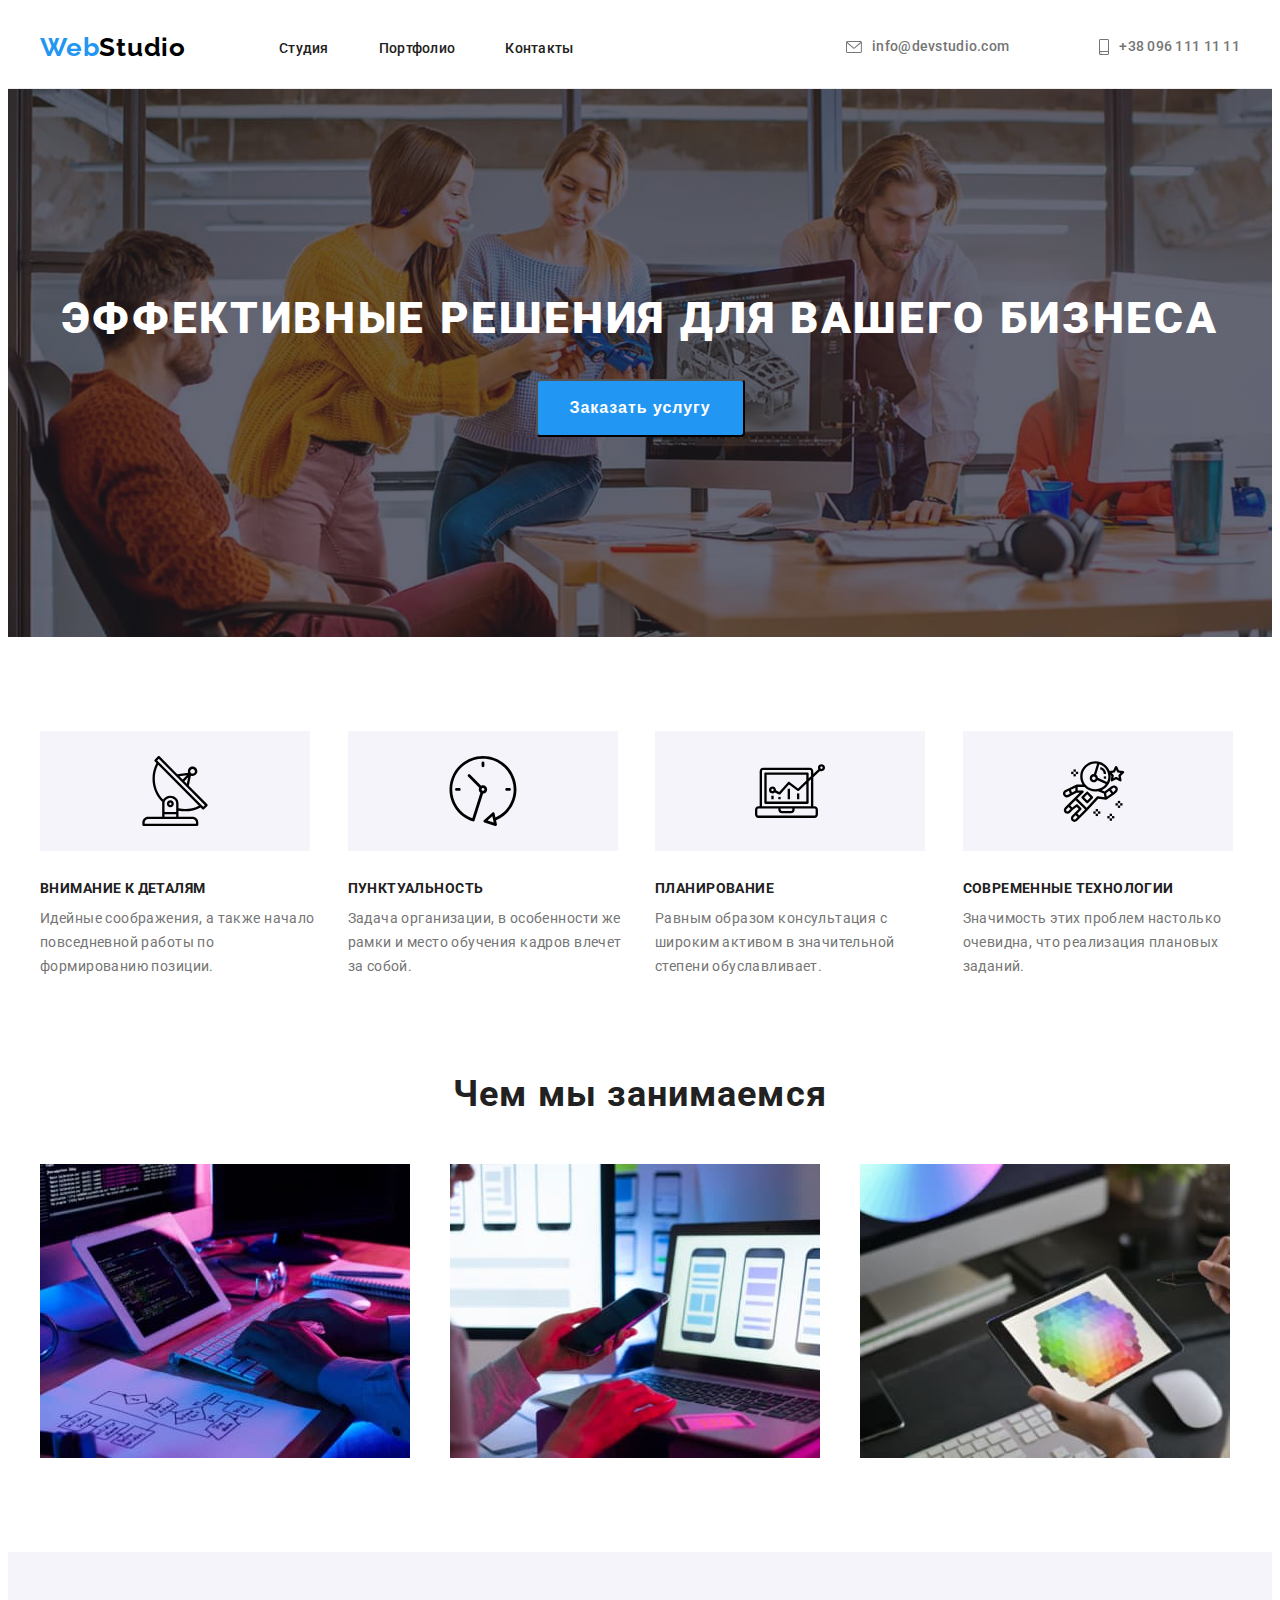
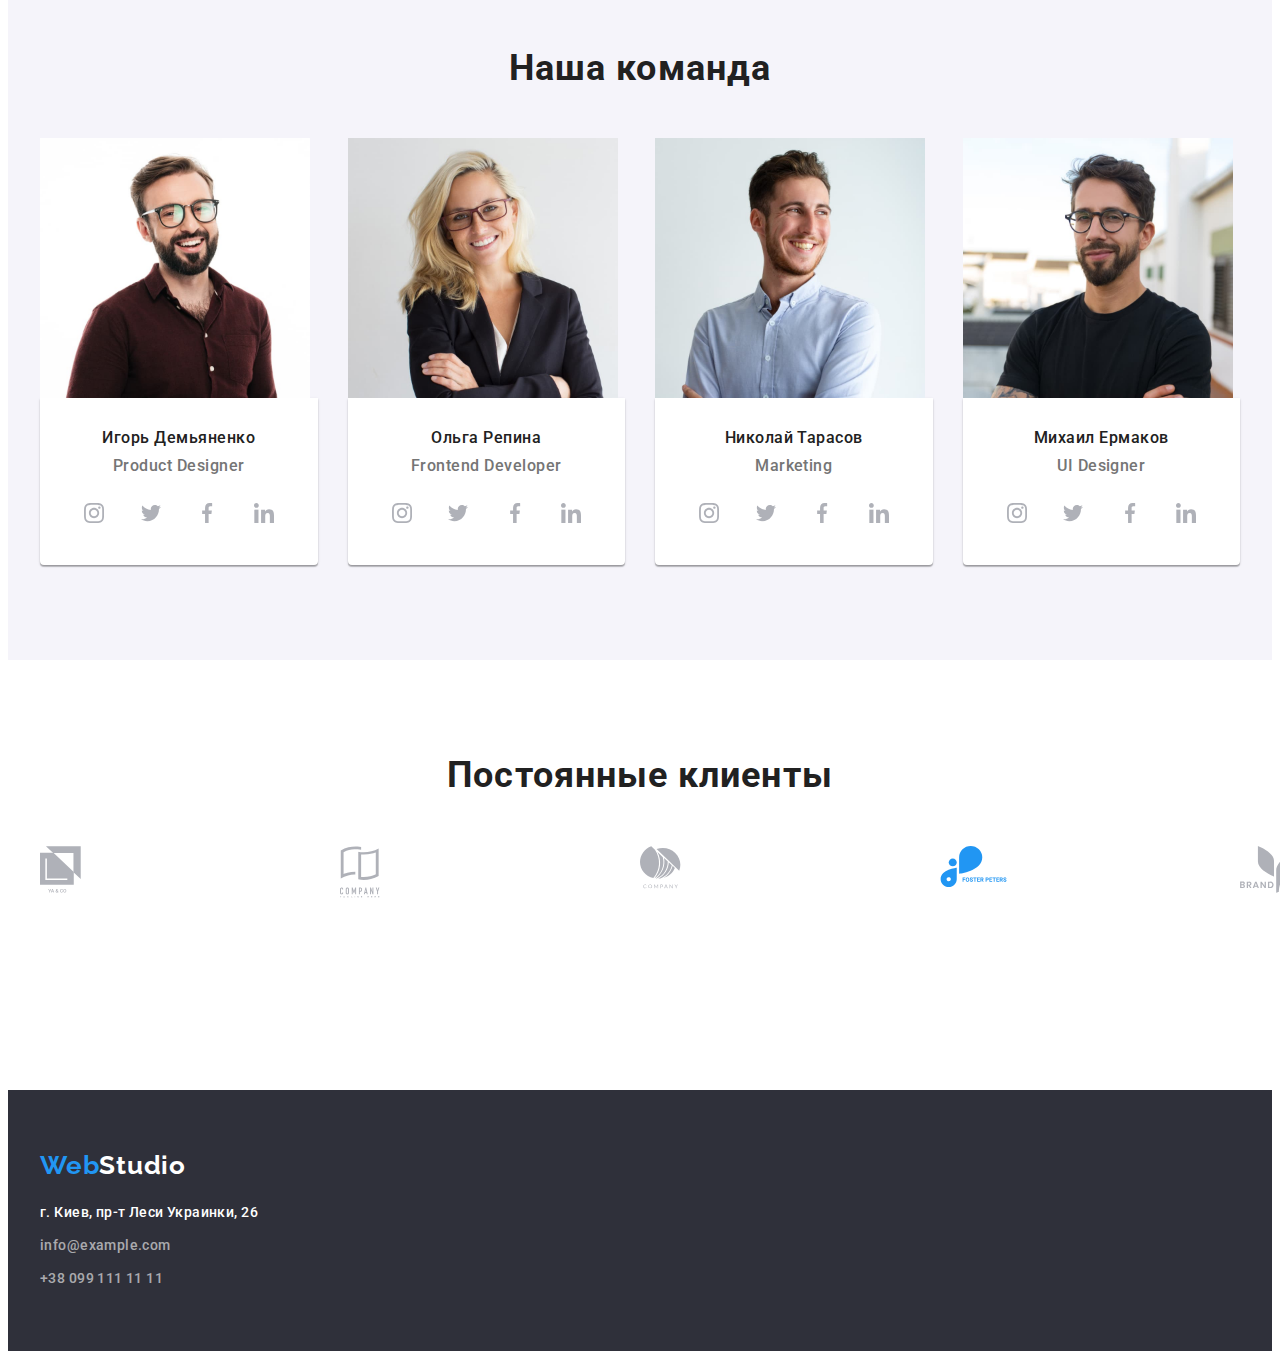
==== index.html @ 6f730717 "hw4-1" ====
<!DOCTYPE html>
        <html lang="ru">
        <head>
            <meta charset="UTF-8">
            <meta name="viewport" content="width=device-width, initial-scale=1.0">
            <title>goit-markup-hw-01</title>
            <link rel="stylesheet" href="https://cdnjs.cloudflare.com/ajax/libs/modern-normalize/1.0.0/modern-normalize.min.css"
            integrity="sha512-ISS7cAi1PEhQ8jnbJpJZMd29NlhNj4AWYyLOSp2CE/CsHxTCu+r+t0D2yoJudVrd0/8fTVPUVDzY5Tvli75u/g=="
            crossorigin="anonymous" />
            <link rel="preconnect" href="https://fonts.gstatic.com">
            <link href="https://fonts.googleapis.com/css2?family=Raleway:wght@700&family=Roboto:wght@400;500;700;900&display=swap"
                rel="stylesheet">
            <link rel="stylesheet" href="./css/styles.css">
        </head>
        
        <body>
         <header class="header">
             <div class="container">
                    <nav class="navigation">
                        <a class="logo link" href="./index.html" lang="en">Web<span class="header-logo">Studio</span></a>
                            <ul class="navigation-list list">
                                <li class="navigation-item">
                                        <a class="navigation-link link" href="">Студия</a>
                                    </li>
                                <li class="navigation-item">
                                        <a class="navigation-link link" href="./portfolio.html">Портфолио</a>
                                    </li>
                                <li class="navigation-item">
                                        <a class="navigation-link link" href="">Контакты</a>
                                </li>
                            </ul>
                    </nav>
                        <ul class="header-list list">
                            <li class="header-list-link">
                                <a class="mail-link link" href="mailto:info@devstudio.com">
                                    <svg class="mail-icon">
                                        <use href="./images/icons.svg#icon-envelope"></use>
                                    </svg>
                                    info@devstudio.com
                                </a>
                            </li>
                            <li class="header-list-link">
                                <a class="tel-link link" href="tel:+380961111111">
                                    <svg class="tel-icon">
                                        <use href="./images/icons.svg#icon-smartphone"></use>
                                    </svg>
                                    +38 096 111 11 11
                                </a>
                            </li>
                        </ul>
                </div>
         </header>
        


         <main>
            <!-- Hero-->
            <section class="hero">
                <div class="hero-center container">
                    <h1 class="hero-title">Эффективные решения для вашего бизнеса</h1>
                    <button class="modal-button" type="button">Заказать услугу</button>
                </div>
            </section>

           <!-- advantages-->
            <section class="advantages">
                <div class="container">
                    <h2 class="visually-hidden">Преимущества вебстудии</h2>
                    <ul class="advantages-list list">
                        <li class="advantages-list-item">
                            <div class="advantages-icon">
                                <svg class="features-icon">
                                    <use href="./images/icons.svg#icon-antenna"></use>
                                </svg>
                            </div>
                            <h3 class="advantages-title">Внимание к деталям</h3>
                            <p class="advantages-description">Идейные соображения, а также начало повседневной работы по формированию позиции.</p>
                        </li>
                        <li class="advantages-list-item"> 
                            <div class="advantages-icon">
                                <svg class="features-icon">
                                    <use href="./images/icons.svg#icon-clock"></use>
                                </svg>
                            </div>
                            <h3 class="advantages-title">Пунктуальность</h3>
                            <p class="advantages-description">Задача организации, в особенности же рамки и место обучения кадров влечет за собой.</p>
                        </li>
                        <li class="advantages-list-item">
                            <div class="advantages-icon">
                                <svg class="features-icon">
                                    <use href="./images/icons.svg#icon-diagram"></use>
                                </svg>
                            </div>
                            <h3 class="advantages-title">Планирование</h3>
                            <p class="advantages-description">Равным образом консультация с широким активом в значительной степени обуславливает.</p>
                        </li>
                        <li class="advantages-list-item">
                            <div class="advantages-icon">
                                <svg class="features-icon">
                                    <use href="./images/icons.svg#icon-astronaut"></use>
                                </svg>
                                    
                            </div>
                            <h3 class="advantages-title">Современные технологии</h3>
                            <p class="advantages-description">Значимость этих проблем настолько очевидна, что реализация плановых заданий.</p>
                        </li>
                    </ul>
                </div>
            </section>

            <!--about work-->
          <section class="work"> 
              <div class="container">
                    <h2 class="title">Чем мы занимаемся</h2>
                        <ul class="work-list list">
                            <li class="work-list-item">
                                <img src="./images/about_work/develop.jpg" width="370" height="294" alt="Разработка эффективных решений">
                            </li>
                            <li class="work-list-item">
                                <img src="./images/about_work/mobile.jpg" width="370" height="294" alt="Мобильны приложения">
                            </li>
                            <li class="work-list-item">
                                <img src="./images/about_work/color.jpg" width="370" height="294" alt="Графика">
                            </li>
                        </ul>
                </div>
          </section>

            <!--team-->
          <section class="our-team">
                <div class="container">
                    <h2 class="title">Наша команда</h2>
                    <ul class="team-list list">
                        <li class="team-list-item">
                        <img src="./images/team/Igor.jpg" width="270" height="260" alt="Продакт менеджер">
                            <div class="team-list-content">
                                <h3 class="team">Игорь Демьяненко</h3>
                                <p class="team-position" lang="en">Product Designer</p>
                                <ul class="social-list list">
                                    <li class="social-list-item">
                                        <a href="" class="social-list-link link">
                                            <svg class="social-list-icon">
                                                <use href="./images/icons.svg#icon-instagram"></use>
                                            </svg>
                                        </a>
                                    </li>
                                    <li class="social-list-item">
                                        <a href="" class="social-list-link link">
                                            <svg class="social-list-icon">
                                                <use href="./images/icons.svg#icon-twitter"></use>
                                            </svg>
                                        </a>
                                    </li>
                                    <li class="social-list-item">
                                        <a href="" class="social-list-link link">
                                            <svg class="social-list-icon">
                                                <use href="./images/icons.svg#icon-facebook"></use>
                                            </svg>
                                        </a>
                                    </li>
                                    <li class="social-list-item">
                                        <a href="" class="social-list-link link">
                                            <svg class="social-list-icon">
                                                <use href="./images/icons.svg#icon-linkedin"></use>
                                            </svg>
                                        </a>
                                    </li>
                                </ul>
                            </div>
                        </li>
                        <li class="team-list-item">
                            <img src="./images/team/Olga.jpg" width="270" height="260" alt="Фронтэнд разработчик">
                            <div class="team-list-content">
                                <h3 class="team">Ольга Репина</h3>
                                <p class="team-position" lang="en">Frontend Developer</p>
                                <ul class="social-list list">
                                    <li class="social-list-item">
                                        <a href="" class="social-list-link link">
                                            <svg class="social-list-icon">
                                                <use href="./images/icons.svg#icon-instagram"></use>
                                            </svg>
                                        </a>
                                    </li>
                                    <li class="social-list-item">
                                        <a href="" class="social-list-link link">
                                            <svg class="social-list-icon">
                                                <use href="./images/icons.svg#icon-twitter"></use>
                                            </svg>
                                        </a>
                                    </li>
                                    <li class="social-list-item">
                                        <a href="" class="social-list-link link">
                                            <svg class="social-list-icon">
                                                <use href="./images/icons.svg#icon-facebook"></use>
                                            </svg>
                                        </a>
                                    </li>
                                    <li class="social-list-item">
                                        <a href="" class="social-list-link link">
                                            <svg class="social-list-icon">
                                                <use href="./images/icons.svg#icon-linkedin"></use>
                                            </svg>
                                        </a>
                                    </li>
                                </ul>
                            </div>
                        </li>
                        <li class="team-list-item">
                            <img src="./images/team/Nick.jpg" width="270" height="260" alt="Маркетолог">
                            <div class="team-list-content">
                                <h3 class="team">Николай Тарасов</h3>
                                <p class="team-position" lang="en">Marketing</p>
                                <ul class="social-list list">
                                    <li class="social-list-item">
                                        <a href="" class="social-list-link link">
                                            <svg class="social-list-icon">
                                                <use href="./images/icons.svg#icon-instagram"></use>
                                            </svg>
                                        </a>
                                    </li>
                                    <li class="social-list-item">
                                        <a href="" class="social-list-link link">
                                            <svg class="social-list-icon">
                                                <use href="./images/icons.svg#icon-twitter"></use>
                                            </svg>
                                        </a>
                                    </li>
                                    <li class="social-list-item">
                                        <a href="" class="social-list-link link">
                                            <svg class="social-list-icon">
                                                <use href="./images/icons.svg#icon-facebook"></use>
                                            </svg>
                                        </a>
                                    </li>
                                    <li class="social-list-item">
                                        <a href="" class="social-list-link link">
                                            <svg class="social-list-icon">
                                                <use href="./images/icons.svg#icon-linkedin"></use>
                                            </svg>
                                        </a>
                                    </li>
                                </ul>
                            </div>
                        </li>
                        <li class="team-list-item">
                            <img src="./images/team/Misha.jpg" width="270" height="260" alt="Дизайнер"> 
                            <div class="team-list-content">
                                <h3 class="team">Михаил Ермаков</h3>
                                <p class="team-position" lang="en">UI Designer</p>
                                <ul class="social-list list">
                                    <li class="social-list-item">
                                        <a href="" class="social-list-link link">
                                            <svg class="social-list-icon">
                                                <use href="./images/icons.svg#icon-instagram"></use>
                                            </svg>
                                        </a>
                                    </li>
                                    <li class="social-list-item">
                                        <a href="" class="social-list-link link">
                                            <svg class="social-list-icon">
                                                <use href="./images/icons.svg#icon-twitter"></use>
                                            </svg>
                                        </a>
                                    </li>
                                    <li class="social-list-item">
                                        <a href="" class="social-list-link link">
                                            <svg class="social-list-icon">
                                                <use href="./images/icons.svg#icon-facebook"></use>
                                            </svg>
                                        </a>
                                    </li>
                                    <li class="social-list-item">
                                        <a href="" class="social-list-link link">
                                            <svg class="social-list-icon">
                                                <use href="./images/icons.svg#icon-linkedin"></use>
                                            </svg>
                                        </a>
                                    </li>
                                </ul>
                            </div>
                        </li>
                    </ul>
                </div>
          </section>

          <!--client-->
            <section class="client">
                <div class="container">
                    <h2 class="client-title title">Постоянные клиенты</h2>
                    <ul class="client-list list">
                        <li class="client-list-item">
                            <a class="client-link link" href="">
                                <svg class="client-link-icon">
                                    <use href="./images/icons.svg#icon-logo-1" width="45px" height="50px"></use>
                                </svg>
                            </a>
                        </li>
                        <li class="client-list-item">
                            <a class="client-link link" href="">
                                <svg class="client-link-icon">
                                    <use href="./images/icons.svg#icon-logo-2" width="40px" height="52px"></use>
                                </svg>
                            </a>
                        </li>
                        <li class="client-list-item">
                            <a class="client-link link" href="">
                                <svg class="client-link-icon">
                                    <use href="./images/icons.svg#icon-logo-3" width="41px" height="43px"></use>
                                </svg>
                            </a>
                        </li>
                        <li class="client-list-item">
                            <a class="client-link link" href="">
                                <svg class="client-link-icon">
                                    <use href="./images/icons.svg#icon-logo-4" width="80px" height="42px"></use>
                                </svg>
                            </a>
                        </li>
                        <li class="client-list-item">
                            <a class="client-link link" href="">
                                <svg class="client-link-icon">
                                    <use href="./images/icons.svg#icon-logo-5" width="59px" height="47px"></use>
                                </svg>
                            </a>
                        </li>
                        <li class="client-list-item">
                            <a class="client-link link" href="">
                                <svg class="client-link-icon">
                                    <use href="./images/icons.svg#icon-logo-6" width="89px" height="45px"></use>
                                </svg>
                            </a>
                        </li>
                    </ul>
                </div>
            </section>

         </main>
          

         <footer class="footer">
            <div class="footer-container container">
                <div class="container-logo">
                    <a class="logo link" href="./index.html" lang="en">Web<span class="footer-logo">Studio</span></a>
                </div>
                <address class="address">
                    <ul class="footer-list list">
                        <li class="footer-list-item">
                            <a class="contact-adress link" href="https://goo.gl/maps/8bbEBqnTATMpC2DeA" target="_blank"
                                rel="noopener noreferrer">г. Киев, пр-т Леси Украинки, 26</a>
                        </li>
                        <li class="footer-list-item">
                            <a class="contact-info link" href="mailto:info@example.com">info@example.com</a>
                        </li>
                        <li class="footer-list-item">
                            <a class="contact-info link" href="tel:+380991111111=">+38 099 111 11 11</a>
                        </li>
                    </ul>
                </address>
            </div>
         </footer>
        </body>
        </html>
---- css/styles.css ----
:root {
  --main-font: "Roboto", sans-serif;
  --secondary-font: "Raleway", sans-serif;
  --accent-color: #2196f3;
  --accent-text-color: #757575;
  --accent-title-color: #212121;
  --primary-white-color: #ffffff;
  --footer-background-color: #2f303a;
  --secondary-background-color: #f5f4fa;
  --section-padding-bottom: 49px;
  --icon-color: #afb1b8;
}

body {
  font-family: var(--main-font);
}

h1,
h2,
h3,
h4,
h5,
h6,
p {
  margin: 0;
}

ul,
ol {
  margin: 0;
  padding: 0;
}

img {
  display: block;
}

.link {
  text-decoration: none;
}

.list {
  list-style: none;
}

.address {
  font-style: normal;
}

.visually-hidden {
  position: absolute !important;
  clip: rect(1px 1px 1px 1px); /* IE6, IE7 */
  clip: rect(1px, 1px, 1px, 1px);
  padding: 0 !important;
  border: 0 !important;
  height: 1px !important;
  width: 1px !important;
  overflow: hidden;
}

/*==========HEADER============*/

.header {
  padding-top: 24px;
  padding-bottom: 25px;
}

.header .container {
  display: flex;
  align-items: center;
  margin-left: auto;
}

.container {
  width: 1200px;
  margin: 0 auto;
  padding-left: 15px;
  padding-right: 15px;
}

.navigation {
  display: flex;
  align-items: center;
}

.navigation-list {
  display: flex;
  align-items: center;
  margin-left: 93px;
}

.logo {
  font-family: var(--secondary-font);
  font-weight: 700;
  font-size: 26px;
  line-height: 1.19;
  letter-spacing: 0.03em;
  color: var(--accent-color);
}

.navigation-item:not(:last-child) {
  margin-right: 50px;
}

.header .header-logo {
  font-family: var(--secondary-font);
  font-weight: 700;
  font-size: 26px;
  line-height: 1.19;
  letter-spacing: 0.03em;
  color: #000000;
}

.navigation-link {
  font-weight: 500;
  font-size: 14px;
  line-height: 1.14;
  letter-spacing: 0.02em;
  color: var(--accent-title-color);
}

.navigation-link:hover,
.navigation-link:focus {
  color: var(--accent-color);
}

.mail-link {
  font-weight: 500;
  font-size: 14px;
  line-height: 1.14;
  letter-spacing: 0.02em;
  color: var(--accent-text-color);
  margin-left: auto;
  margin-right: 40px;
  display: flex;
  align-items: center;
}

.mail-icon {
  margin-right: 10px;
  width: 16px;
  height: 12px;
  fill: var(--accent-text-color);
}

.mail-link:hover .mail-icon,
.mail-link:focus .mail-icon {
  fill: var(--accent-color);
}

.tel-icon {
  width: 10px;
  height: 16px;
  margin-right: 10px;
  fill: var(--accent-text-color);
}

.mail-link:hover,
.mail-link:focus {
  color: var(--accent-color);
}

.tel-link:hover,
.tel-link:focus {
  color: var(--accent-color);
}

.tel-link:hover .tel-icon,
.tel-link:focus .tel-icon {
  fill: var(--accent-color);
}

.tel-link {
  font-weight: 500;
  font-size: 14px;
  line-height: 1.14;
  letter-spacing: 0.02em;
  color: var(--accent-text-color);
  display: flex;
  align-items: center;
  justify-content: center;
}

.header-list {
  display: flex;
  margin-left: auto;
}

.header-list-link:not(:last-child) {
  margin-right: 50px;
}

.header {
  border-bottom: 1px solid #ececec;
}
/*==========HEADER END============*/

/*==========HERO============*/

.hero-title {
  font-weight: 900;
  font-family: var(--main-font);
  font-size: 44px;
  line-height: 1.36;
  text-align: center;
  letter-spacing: 0.06em;
  text-transform: uppercase;
  margin-bottom: 30px;
  color: var(--primary-white-color);
}

.hero {
  padding-top: 200px;
  padding-bottom: 200px;
  text-align: center;
  max-width: 1600px;
  margin: 0 auto;
  background-color: var(--footer-background-color);
  background-image: linear-gradient(
      rgba(47, 48, 58, 0.4),
      rgba(47, 48, 58, 0.4)
    ),
    url(../images/hero/hero.jpg);
  background-repeat: no-repeat;
  background-size: cover;
}

/*==========HERO END============*/

/*==========ADVANTAGES============*/

.advantages-list {
  display: flex;
  margin-left: -30px;
  margin-top: -30px;
}

.advantages-list-item {
  margin-left: 30px;
  margin-top: 30px;
  flex-basis: calc(100% / 4 - 30px);
}

.advantages-title {
  font-weight: 700;
  font-size: 14px;
  line-height: 1.14;
  letter-spacing: 0.03em;
  text-transform: uppercase;
  color: var(--accent-title-color);
  margin-bottom: 10px;
}

.advantages-description {
  font-weight: normal;
  font-size: 14px;
  line-height: 1.71;
  letter-spacing: 0.03em;
  color: var(--accent-text-color);
}

.advantages {
  padding-top: 94px;
  padding-bottom: 94px;
}

.advantages-icon {
  display: flex;
  align-items: center;
  justify-content: center;
  width: 270px;
  height: 120px;
  margin-bottom: 30px;
  background-color: var(--secondary-background-color);
}

.features-icon {
  width: 70px;
  height: 70px;
}

/*==========ADVANTAGES END============*/

/*==========WORK============*/

.work .title {
  margin-bottom: var(--section-padding-bottom);
}

.work-list {
  display: flex;
  margin-left: -30px;
  margin-top: -30px;
}

.work-list-item {
  margin-left: 30px;
  margin-top: 30px;
  flex-basis: calc(100% / 3 - 30px);
}

.work {
  padding-bottom: 94px;
}

/*==========WORK END============*/

/*==========TEAM============*/
.team {
  font-weight: 500;
  font-size: 16px;
  line-height: 1.19;
  text-align: center;
  letter-spacing: 0.03em;
  color: var(--accent-title-color);
  margin-bottom: 9px;
}

.our-team {
  background-color: var(--secondary-background-color);
  padding-top: 95px;
  padding-bottom: 95px;
}

.social-list-icon {
  width: 20px;
  height: 20px;
  fill: var(--icon-color);
}

.social-list {
  display: flex;
  align-items: center;
  justify-content: space-between;
  padding-right: 32px;
  padding-left: 32px;
}

.social-list-link {
  display: flex;
  width: 44px;
  justify-content: center;
  align-items: center;
  height: 44px;
  border-radius: 50%;
}

.social-list-link:hover,
.social-list-link:focus {
  background-color: var(--accent-color);
}

.social-list-link:hover .social-list-icon,
.social-list-link:focus .social-list-icon {
  fill: var(--primary-white-color);
}

.our-team .title {
  margin-bottom: var(--section-padding-bottom);
}

.team-list {
  display: flex;
  margin-left: -30px;
  margin-top: -30px;
}

.team-list-item {
  margin-left: 30px;
  margin-top: 30px;
  flex-basis: calc(100% / 4 - 30px);
}

.team-list-content {
  padding-top: 30px;
  padding-bottom: 30px;
  background-color: #fff;
  box-shadow: 0px 1px 3px rgba(0, 0, 0, 0.12), 0px 1px 1px rgba(0, 0, 0, 0.14),
    0px 2px 1px rgba(0, 0, 0, 0.2);
  border-radius: 0px 0px 4px 4px;
}

.team-position {
  font-weight: 500;
  font-size: 16px;
  line-height: 19px1.19;
  text-align: center;
  letter-spacing: 0.03em;
  color: var(--accent-text-color);
  margin-bottom: 16px;
}

.footer .footer-logo {
  font-family: var(--secondary-font);
  font-weight: 700;
  font-size: 26px;
  line-height: 1.19;
  letter-spacing: 0.03em;
  color: var(--primary-white-color);
}

.footer {
  background-color: var(--footer-background-color);
  padding-top: 60px;
  padding-bottom: 60px;
}

.footer-list-item:not(:last-child) {
  margin-bottom: 9px;
}

.container-logo {
  margin-bottom: 20px;
}

.contact-adress {
  font-weight: 500;
  font-size: 14px;
  line-height: 1.71;
  letter-spacing: 0.03em;
  color: var(--primary-white-color);
}

.contact-info {
  font-weight: 500;
  font-size: 14px;
  line-height: 1.71;
  letter-spacing: 0.03em;
  color: rgba(255, 255, 255, 0.6);
}

/*==========TEAM END============*/

/*==========CLIENT============*/

.client {
  padding-top: 94px;
  padding-bottom: 94px;
}

.client-list {
  display: flex;
  margin-top: -30px;
  margin-bottom: -30px;
}

.client-list-item {
  margin-top: 30px;
  margin-bottom: 30px;
  flex-basis: calc(100% / 6 - 30px);
}

.client-link-icon {
  display: flex;
  align-items: center;
  justify-content: space-between;
}

.client-title {
  margin-bottom: 50px;
}

/*==========CLIENT END============*/

/*==========COMPONENTS============*/
.title {
  font-weight: 700;
  font-size: 36px;
  line-height: 1.17;
  text-align: center;
  letter-spacing: 0.03em;
  color: var(--accent-title-color);
}
/*==========COMPONENTS END============*/

/*==========FILTER PROJECT============*/
.modal-button {
  min-width: 200px;
  padding-top: 12px;
  padding-bottom: 12px;
  padding-left: 32px;
  padding-right: 32px;
  font-weight: 700;
  font-size: 16px;
  line-height: 1.88;
  display: flex;
  align-items: center;
  text-align: center;
  letter-spacing: 0.06em;
  color: var(--primary-white-color);
  cursor: pointer;
  background-color: var(--accent-color);
  border-radius: 4px;
  margin: auto;
}

.filter-services {
  padding-top: 6px;
  padding-bottom: 6px;
  padding-left: 22px;
  padding-right: 22px;
  border-radius: 4px;
  border: transparent;

  font-weight: 500;
  font-size: 16px;
  line-height: 1.63;
  text-align: center;
  letter-spacing: 0.03em;
  color: var(--accent-title-color);
  cursor: pointer;
}

.filter-services:hover,
.filter-services:focus {
  background-color: var(--accent-color);
  color: var(--primary-white-color);
}

.project-link {
  font-family: var(--main-font);
  font-weight: 700;
  font-size: 18px;
  line-height: 2;
  letter-spacing: 0.06em;
  color: var(--accent-title-color);
  margin-bottom: 4px;
}

.project-item {
  font-family: var(--main-font);
  font-weight: normal;
  font-size: 16px;
  line-height: 1.88;
  letter-spacing: 0.03em;
  color: var(--accent-text-color);
}

.filter-projects .container {
  align-items: center;
}

.services-list {
  display: flex;
  justify-content: center;
  margin-bottom: 50px;
  align-items: center;
}

.project-list-content {
  padding-top: 20px;
  padding-bottom: 20px;
  padding-left: 24px;
  padding-right: 24px;
  border-bottom: 1px solid #eeeeee;
  border-left: 1px solid #eeeeee;
  border-right: 1px solid #eeeeee;
}

.services-list-item:not(:last-child) {
  margin-right: 8px;
}

.project-list {
  display: flex;
  margin-left: -30px;
  margin-top: -30px;
  flex-wrap: wrap;
}

.project-list-item {
  margin-left: 30px;
  margin-top: 30px;
  flex-basis: calc(100% / 3 - 30px);
}

.filter-projects {
  padding-top: 94px;
  padding-bottom: 94px;
}

/*==========FILTER PROJECT END============*/
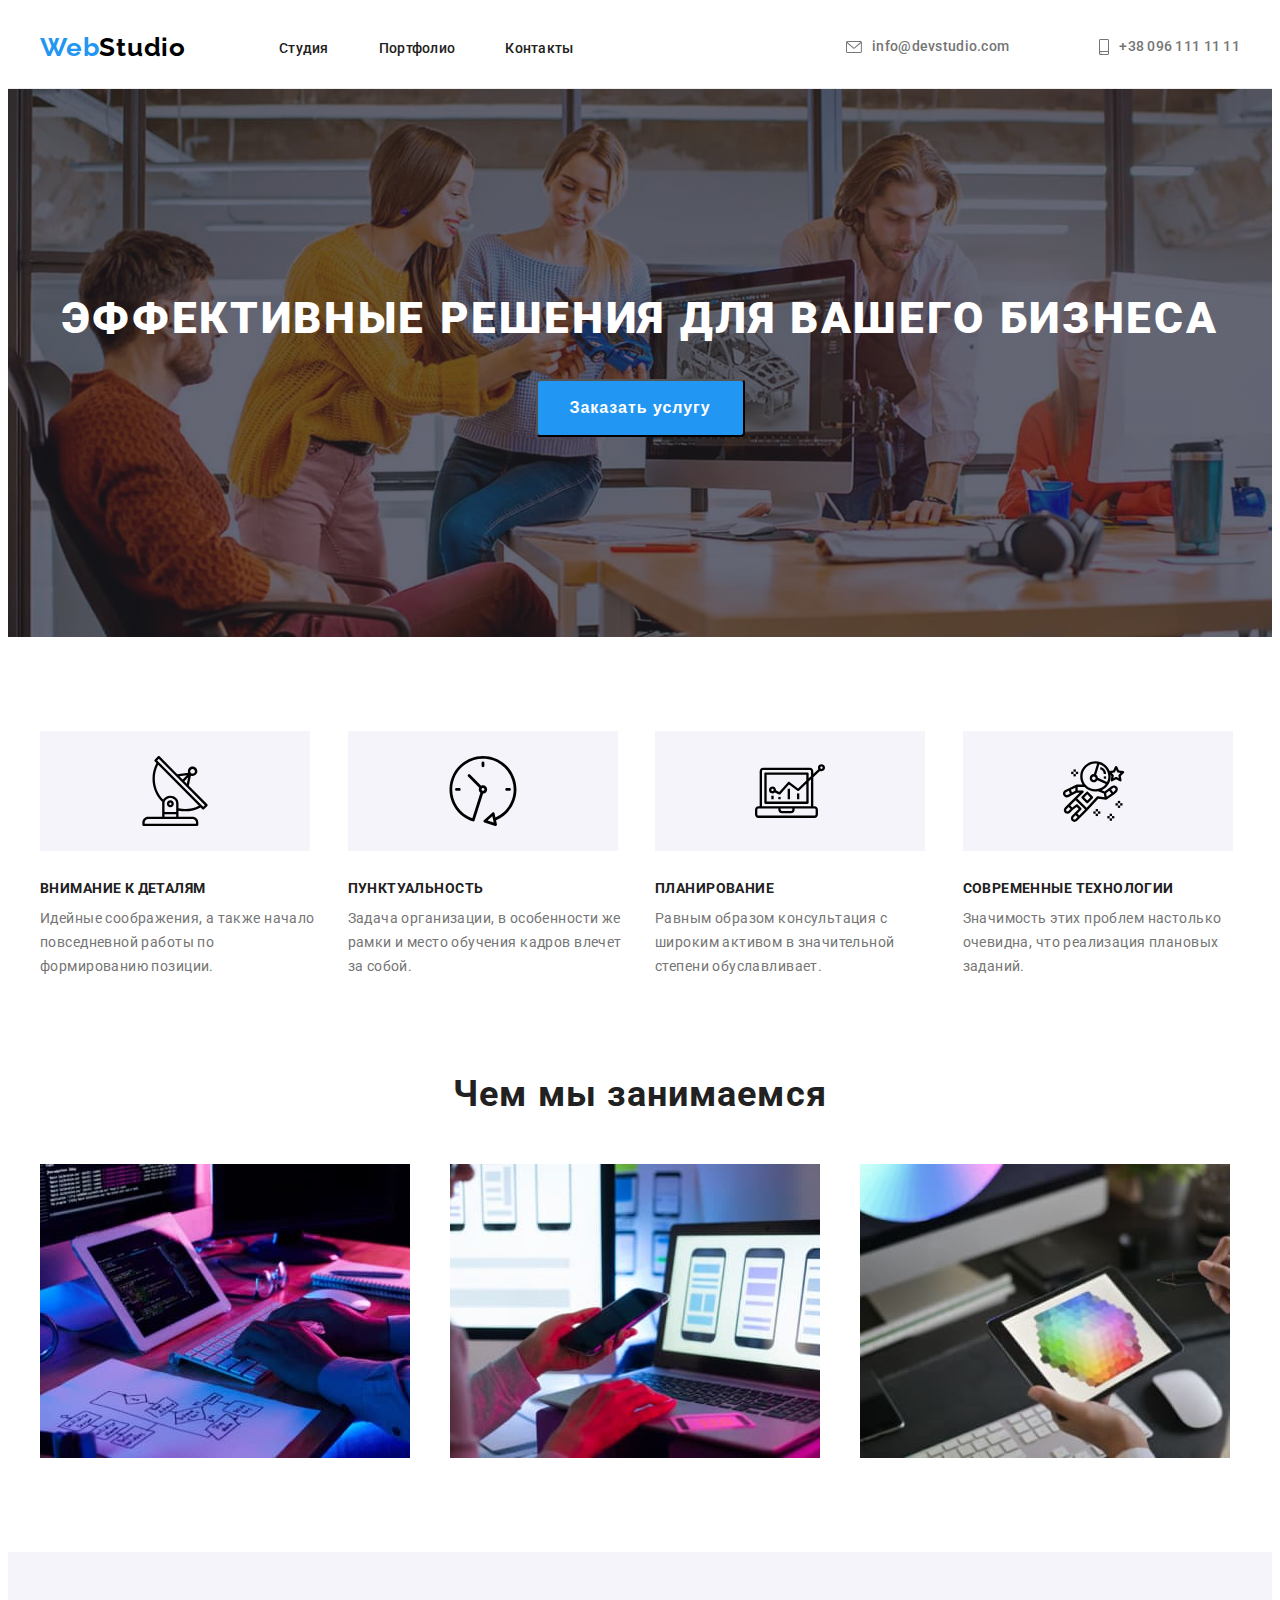
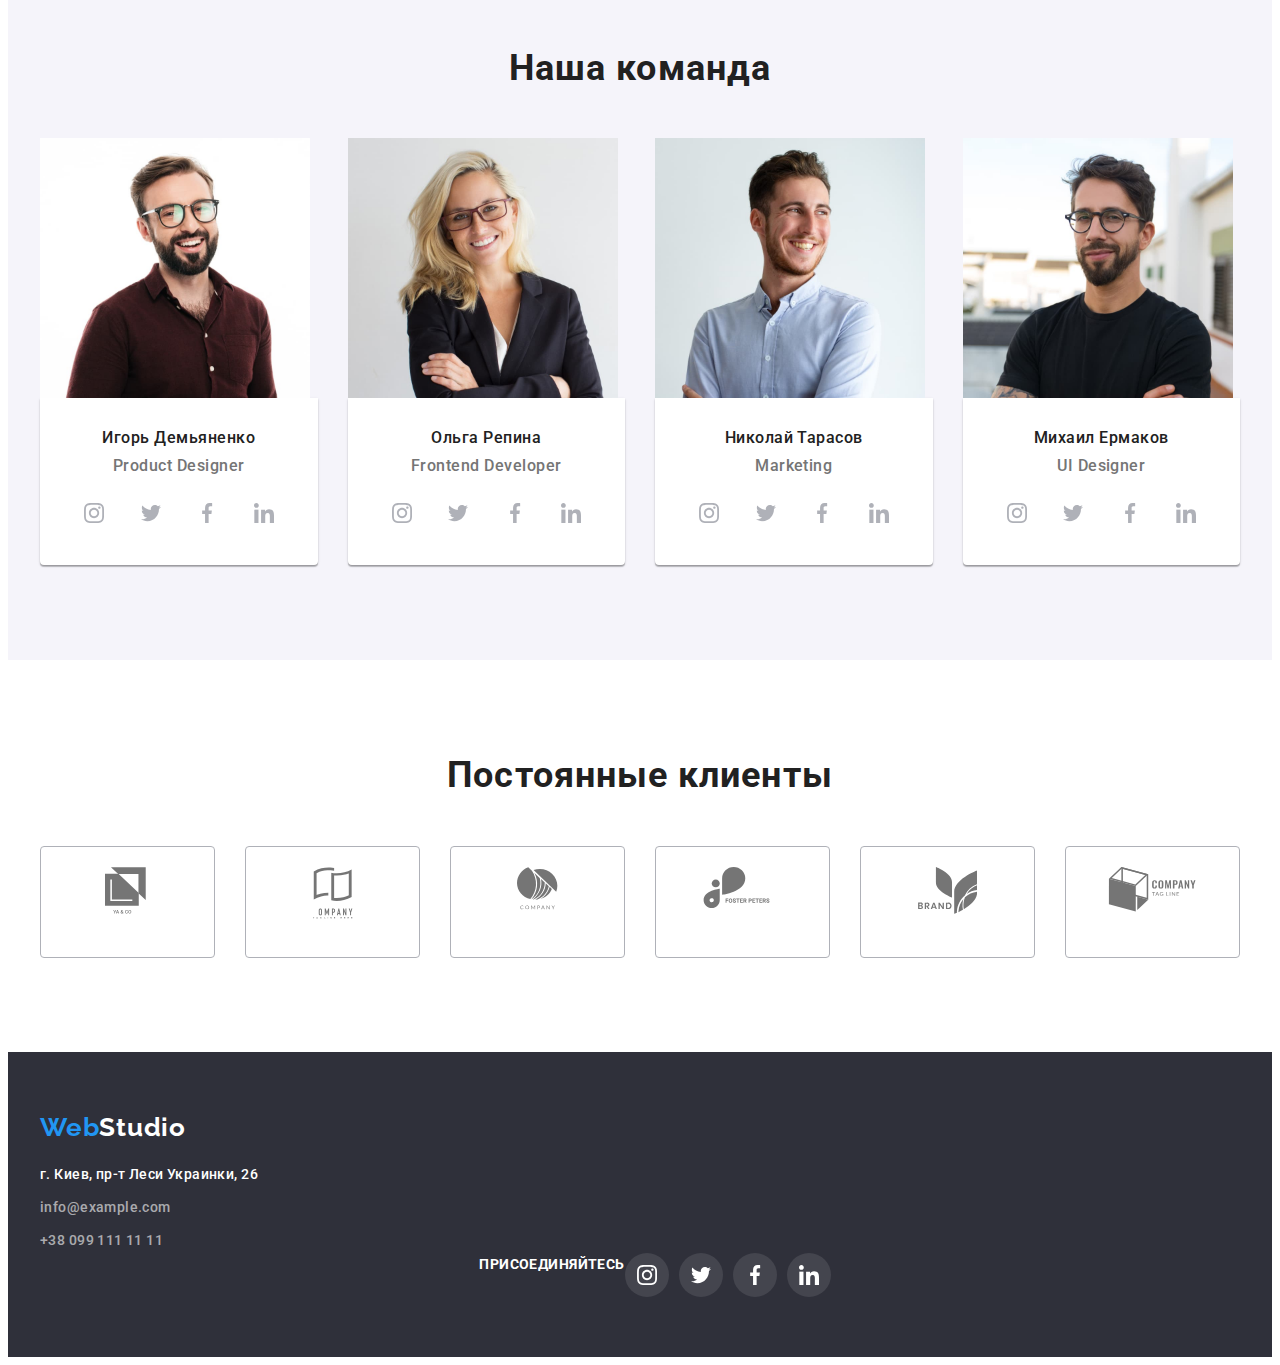
==== commit 87fdfedf: "hw4-3" ====
--- a/index.html
+++ b/index.html
@@ -290,43 +290,43 @@
                     <ul class="client-list list">
                         <li class="client-list-item">
                             <a class="client-link link" href="">
-                                <svg class="client-link-icon">
-                                    <use href="./images/icons.svg#icon-logo-1" width="45px" height="50px"></use>
-                                </svg>
-                            </a>
-                        </li>
-                        <li class="client-list-item">
-                            <a class="client-link link" href="">
-                                <svg class="client-link-icon">
-                                    <use href="./images/icons.svg#icon-logo-2" width="40px" height="52px"></use>
-                                </svg>
-                            </a>
-                        </li>
-                        <li class="client-list-item">
-                            <a class="client-link link" href="">
-                                <svg class="client-link-icon">
-                                    <use href="./images/icons.svg#icon-logo-3" width="41px" height="43px"></use>
-                                </svg>
-                            </a>
-                        </li>
-                        <li class="client-list-item">
-                            <a class="client-link link" href="">
-                                <svg class="client-link-icon">
-                                    <use href="./images/icons.svg#icon-logo-4" width="80px" height="42px"></use>
-                                </svg>
-                            </a>
-                        </li>
-                        <li class="client-list-item">
-                            <a class="client-link link" href="">
-                                <svg class="client-link-icon">
-                                    <use href="./images/icons.svg#icon-logo-5" width="59px" height="47px"></use>
-                                </svg>
-                            </a>
-                        </li>
-                        <li class="client-list-item">
-                            <a class="client-link link" href="">
-                                <svg class="client-link-icon">
-                                    <use href="./images/icons.svg#icon-logo-6" width="89px" height="45px"></use>
+                                <svg class="client-link-icon" width="45px" height="50px">
+                                    <use href="./images/icons.svg#icon-logo-1"></use>
+                                </svg>
+                            </a>
+                        </li>
+                        <li class="client-list-item">
+                            <a class="client-link link" href="">
+                                <svg class="client-link-icon" width="40px" height="52px">
+                                    <use href="./images/icons.svg#icon-logo-2"></use>
+                                </svg>
+                            </a>
+                        </li>
+                        <li class="client-list-item">
+                            <a class="client-link link" href="">
+                                <svg class="client-link-icon" width="41px" height="43px">
+                                    <use href="./images/icons.svg#icon-logo-3"></use>
+                                </svg>
+                            </a>
+                        </li>
+                        <li class="client-list-item">
+                            <a class="client-link link" href="">
+                                <svg class="client-link-icon" width="80px" height="42px">
+                                    <use href="./images/icons.svg#icon-logo-4"></use>
+                                </svg>
+                            </a>
+                        </li>
+                        <li class="client-list-item">
+                            <a class="client-link link" href="">
+                                <svg class="client-link-icon" width="59px" height="47px">
+                                    <use href="./images/icons.svg#icon-logo-5"></use>
+                                </svg>
+                            </a>
+                        </li>
+                        <li class="client-list-item">
+                            <a class="client-link link" href="">
+                                <svg class="client-link-icon" width="89px" height="45px">
+                                    <use href="./images/icons.svg#icon-logo-6"></use>
                                 </svg>
                             </a>
                         </li>
@@ -340,7 +340,7 @@
          <footer class="footer">
             <div class="footer-container container">
                 <div class="container-logo">
-                    <a class="logo link" href="./index.html" lang="en">Web<span class="footer-logo">Studio</span></a>
+                    <a class=" logo link" href="./index.html" lang="en">Web<span class="footer-logo">Studio</span></a>
                 </div>
                 <address class="address">
                     <ul class="footer-list list">
@@ -355,7 +355,41 @@
                             <a class="contact-info link" href="tel:+380991111111=">+38 099 111 11 11</a>
                         </li>
                     </ul>
-                </address>
+
+                    <div class="footer-social container">
+                    <b class="footer-social-title">присоединяйтесь</b>
+                    <ul class="footer-social-list list">
+                        <li class="footer-social-item">
+                            <a class="footer-social-link link" href="">
+                                <svg class="footer-icon" width="20px" height="20px">
+                                    <use href="./images/icons.svg#icon-instagram"></use>
+                                </svg>
+                            </a>
+                        </li>
+                        <li class="footer-social-item">
+                            <a class="footer-social-link link" href="">
+                                <svg class="footer-icon" width="20px" height="20px">
+                                    <use href="./images/icons.svg#icon-twitter"></use>
+                                </svg>
+                            </a>
+                        </li>
+                        <li class="footer-social-item">
+                            <a class="footer-social-link link" href="">
+                                <svg class="footer-icon" width="20px" height="20px">
+                                    <use href="./images/icons.svg#icon-facebook"></use>
+                                </svg>
+                            </a>
+                        </li>
+                        <li class="footer-social-item">
+                            <a class="footer-social-link link" href="">
+                                <svg class="footer-icon" width="20px" height="20px">
+                                    <use href="./images/icons.svg#icon-linkedin"></use>
+                                </svg>
+                            </a>
+                        </li>
+                    </ul>
+                    </div>
+                    </address>
             </div>
          </footer>
         </body>
--- a/css/styles.css
+++ b/css/styles.css
@@ -390,6 +390,8 @@
   margin-bottom: 16px;
 }
 
+/*==========FOOTER============*/
+
 .footer .footer-logo {
   font-family: var(--secondary-font);
   font-weight: 700;
@@ -409,6 +411,61 @@
   margin-bottom: 9px;
 }
 
+.footer-social-title {
+  font-family: var(--main-font);
+  font-weight: 700;
+  font-size: 14px;
+  line-height: 1.14;
+  letter-spacing: 0.03em;
+  text-transform: uppercase;
+  color: var(--primary-white-color);
+  display: flex;
+  margin-bottom: 20px;
+}
+
+.footer-social {
+  display: flex;
+  align-items: center;
+  justify-content: center;
+}
+
+.footer-social-item:not(:last-child) {
+  margin-right: 10px;
+}
+
+.footer-container {
+  display: block;
+}
+
+.footer-social-link {
+  display: flex;
+  align-items: center;
+  justify-content: center;
+  width: 44px;
+  height: 44px;
+  border-radius: 50%;
+  background-color: rgba(255, 255, 255, 0.1);
+}
+
+.footer-social-list {
+  display: flex;
+  align-items: center;
+  justify-content: center;
+}
+
+.footer-icon {
+  width: 20px;
+  height: 20px;
+  fill: var(--primary-white-color);
+}
+
+.footer-social-link:hover,
+.footer-social-link:focus {
+  background-color: var(--accent-color);
+}
+
+/*==========FOOTER END============*/
+
 .container-logo {
   margin-bottom: 20px;
 }
@@ -441,23 +498,36 @@
 .client-list {
   display: flex;
   margin-top: -30px;
-  margin-bottom: -30px;
+  margin-left: -30px;
 }
 
 .client-list-item {
   margin-top: 30px;
-  margin-bottom: 30px;
+  margin-left: 30px;
   flex-basis: calc(100% / 6 - 30px);
-}
-
-.client-link-icon {
-  display: flex;
-  align-items: center;
-  justify-content: space-between;
+  height: 90px;
+  border: 1px solid #afb1b8;
+  border-radius: 4px;
+  padding-top: 20px;
+}
+
+.client-link {
+  display: flex;
+  align-items: center;
+  justify-content: center;
 }
 
 .client-title {
   margin-bottom: 50px;
+}
+
+.client-link:hover .client-link-icon,
+.client-link:focus .client-link-icon {
+  fill: var(--accent-color);
+}
+
+.client-link-icon {
+  fill: var(--accent-text-color);
 }
 
 /*==========CLIENT END============*/
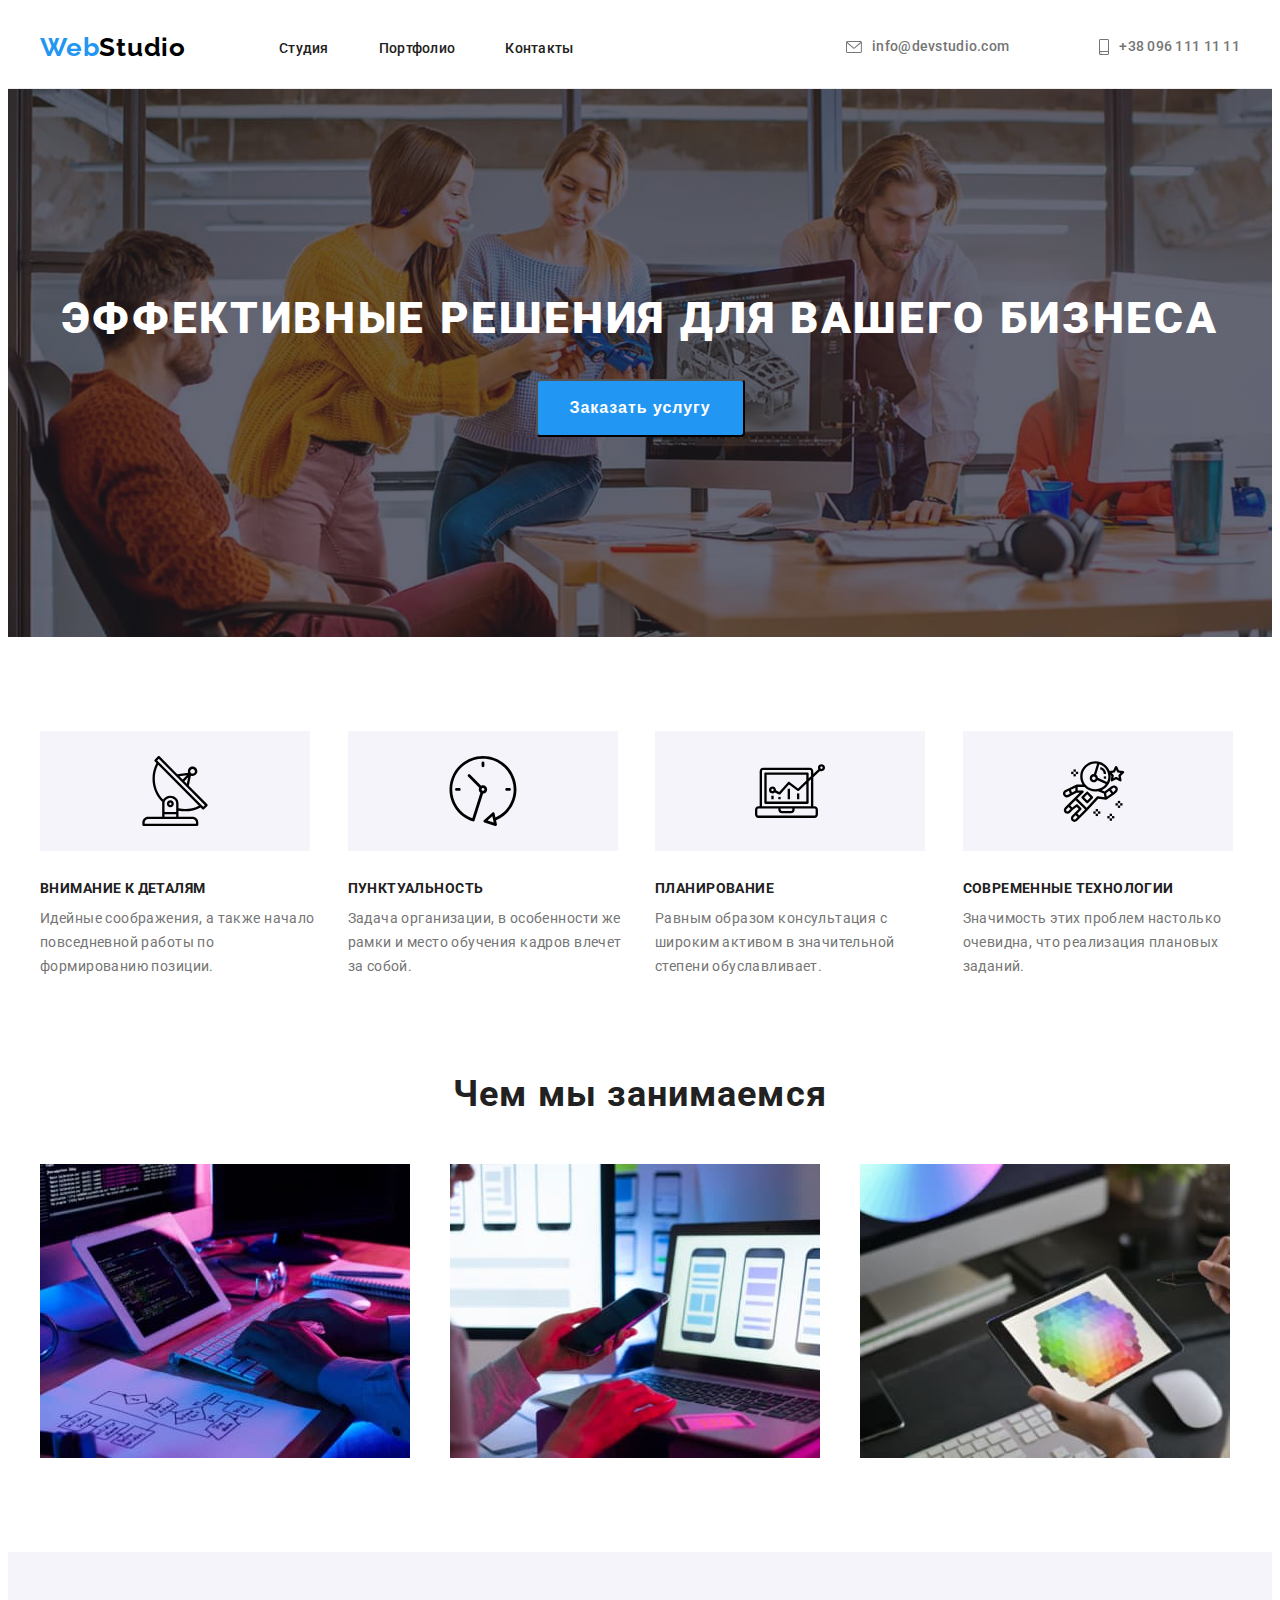
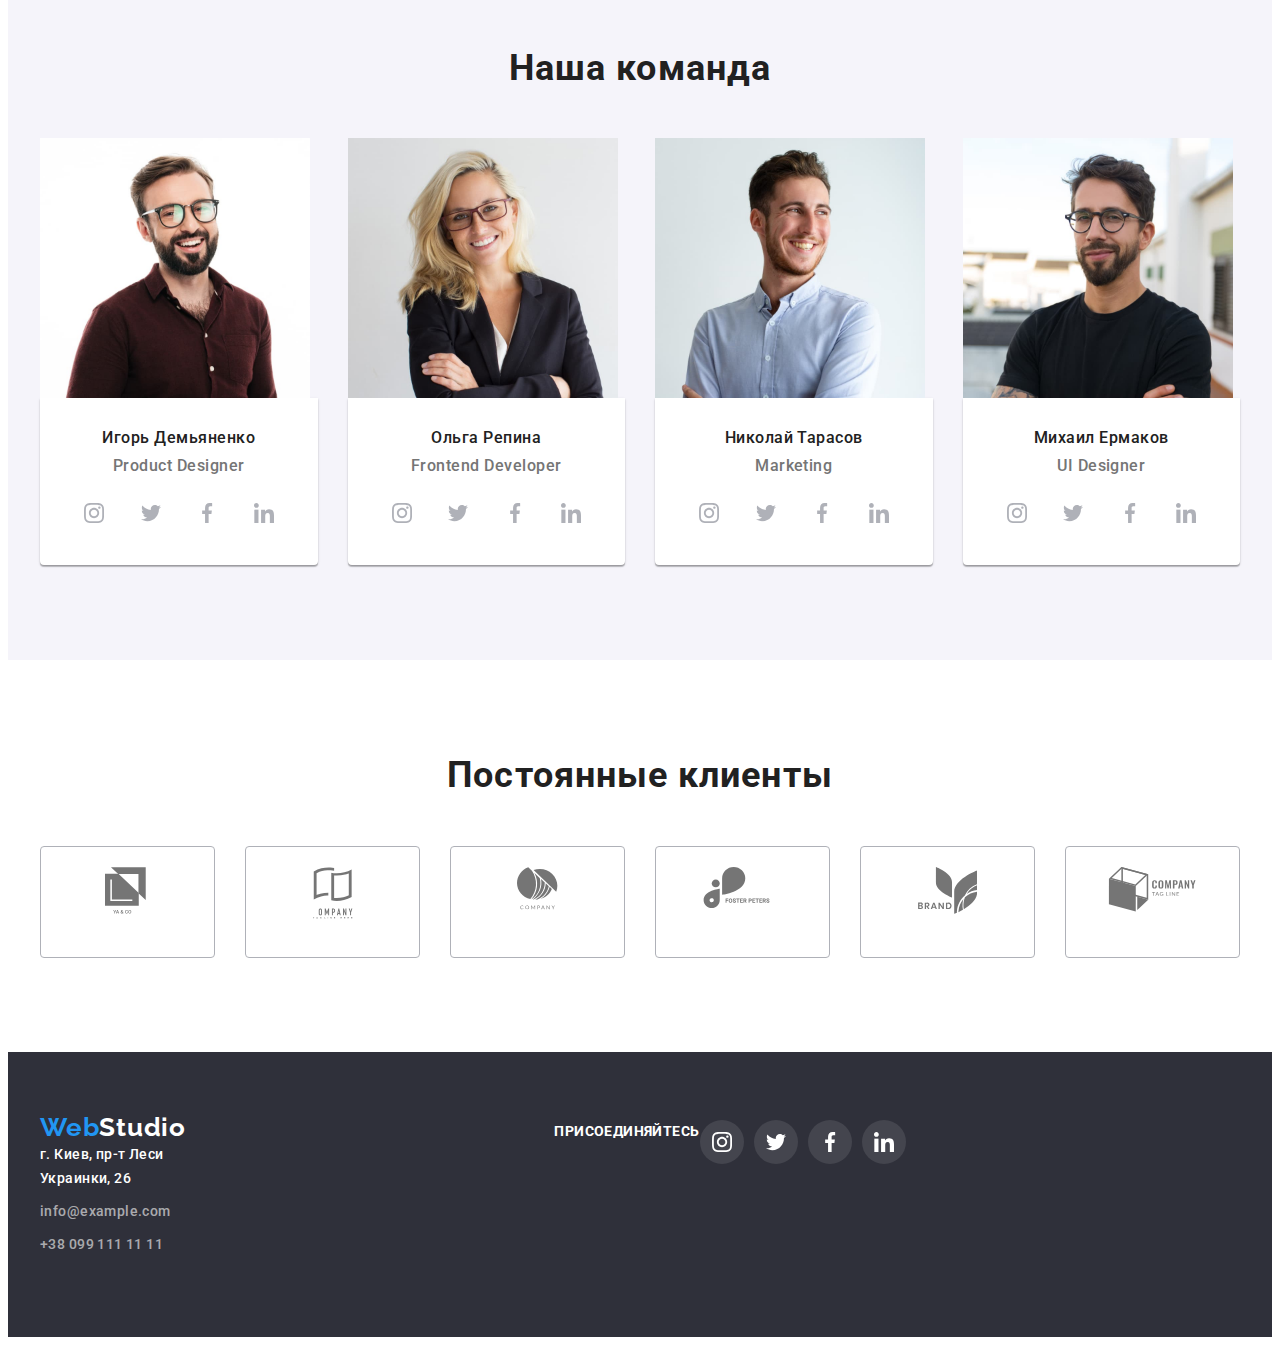
==== commit b4575a53: "hw4-4" ====
--- a/index.html
+++ b/index.html
@@ -341,8 +341,7 @@
             <div class="footer-container container">
                 <div class="container-logo">
                     <a class=" logo link" href="./index.html" lang="en">Web<span class="footer-logo">Studio</span></a>
-                </div>
-                <address class="address">
+                    <address class="address">
                     <ul class="footer-list list">
                         <li class="footer-list-item">
                             <a class="contact-adress link" href="https://goo.gl/maps/8bbEBqnTATMpC2DeA" target="_blank"
@@ -355,10 +354,10 @@
                             <a class="contact-info link" href="tel:+380991111111=">+38 099 111 11 11</a>
                         </li>
                     </ul>
-
-                    <div class="footer-social container">
-                    <b class="footer-social-title">присоединяйтесь</b>
-                    <ul class="footer-social-list list">
+                </div>
+                <div class="footer-social container">
+                <b class="footer-social-title">присоединяйтесь</b>
+                <ul class="footer-social-list list">
                         <li class="footer-social-item">
                             <a class="footer-social-link link" href="">
                                 <svg class="footer-icon" width="20px" height="20px">
@@ -387,9 +386,9 @@
                                 </svg>
                             </a>
                         </li>
-                    </ul>
-                    </div>
-                    </address>
+                </ul>
+                </div>
+                </address>
             </div>
          </footer>
         </body>
--- a/css/styles.css
+++ b/css/styles.css
@@ -419,7 +419,7 @@
   letter-spacing: 0.03em;
   text-transform: uppercase;
   color: var(--primary-white-color);
-  display: flex;
+  display: block;
   margin-bottom: 20px;
 }
 
@@ -434,7 +434,8 @@
 }
 
 .footer-container {
-  display: block;
+  display: flex;
+  align-items: baseline;
 }
 
 .footer-social-link {
@@ -581,6 +582,12 @@
   cursor: pointer;
 }
 
+.project-list-item:hover,
+.project-list-item:focus {
+  box-shadow: 0px 1px 1px rgba(0, 0, 0, 0.12), 0px 4px 4px rgba(0, 0, 0, 0.06),
+    1px 4px 6px rgba(0, 0, 0, 0.16);
+}
+
 .filter-services:hover,
 .filter-services:focus {
   background-color: var(--accent-color);
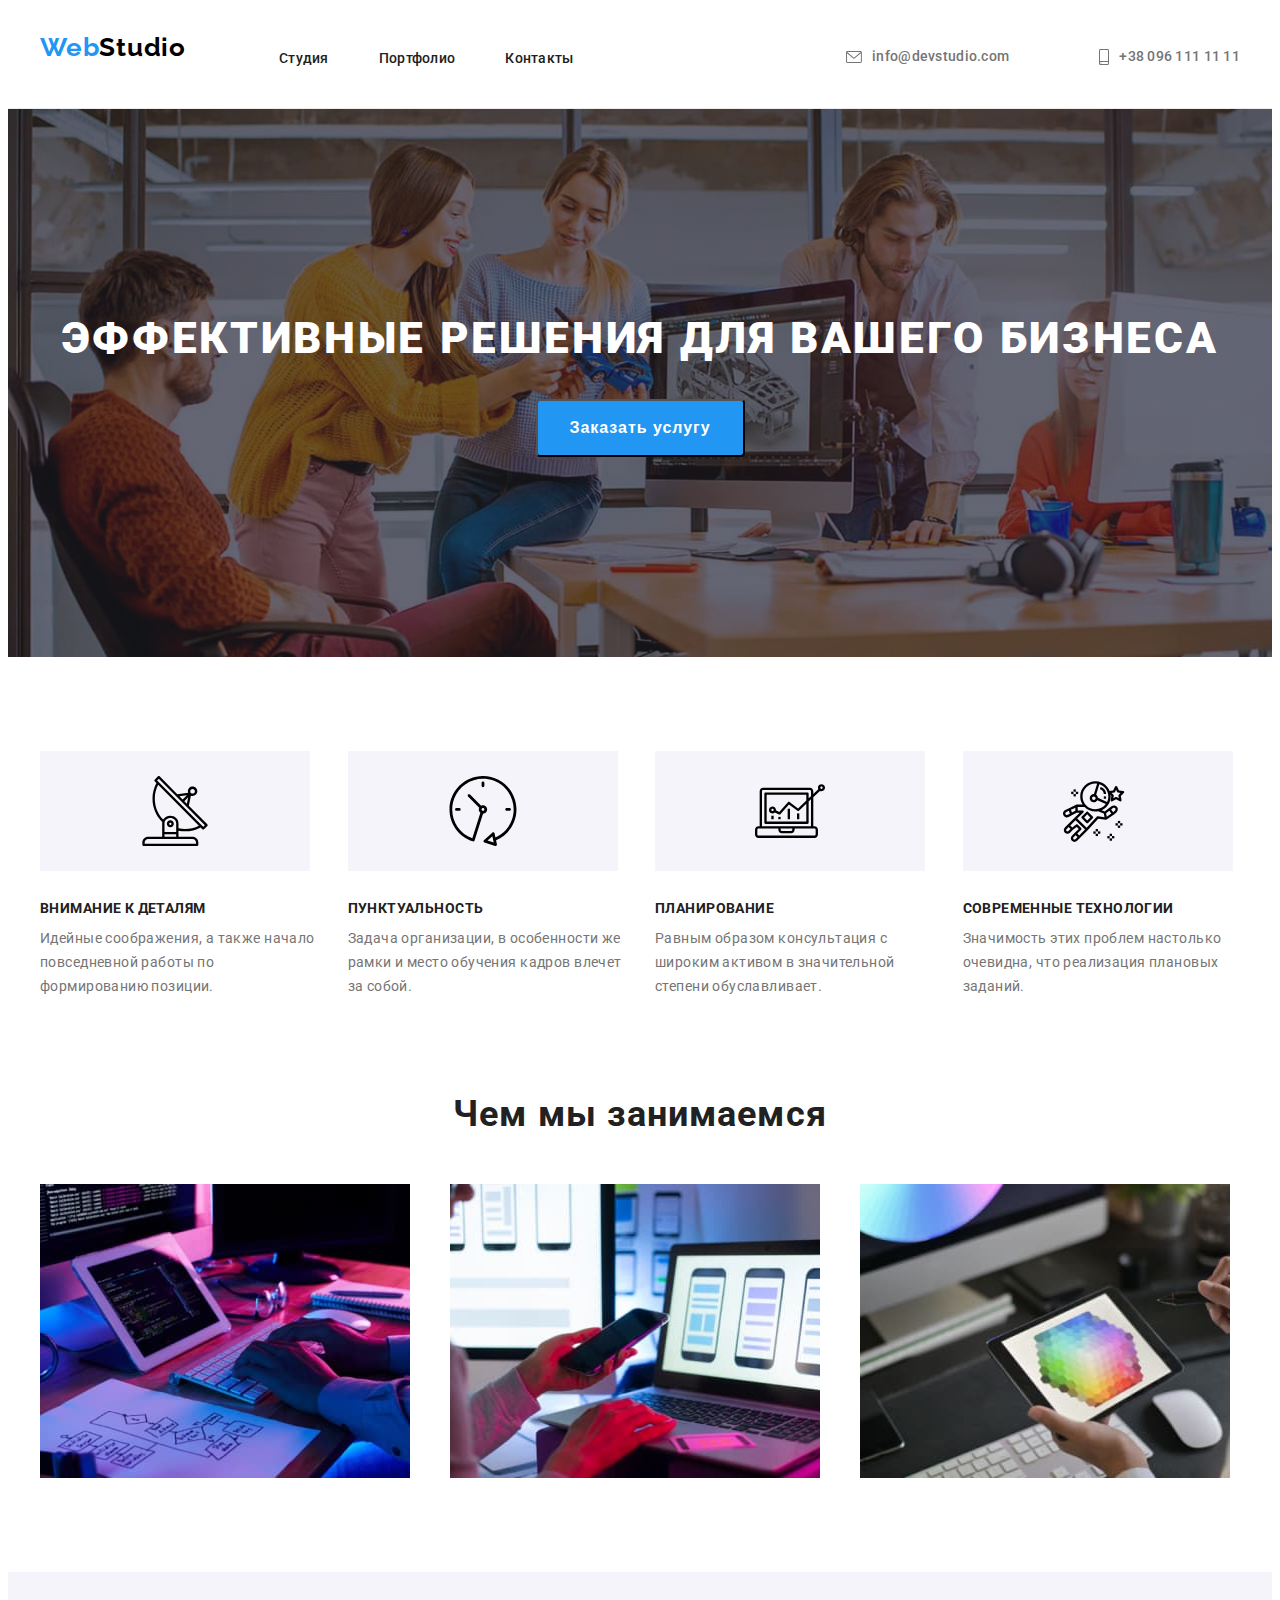
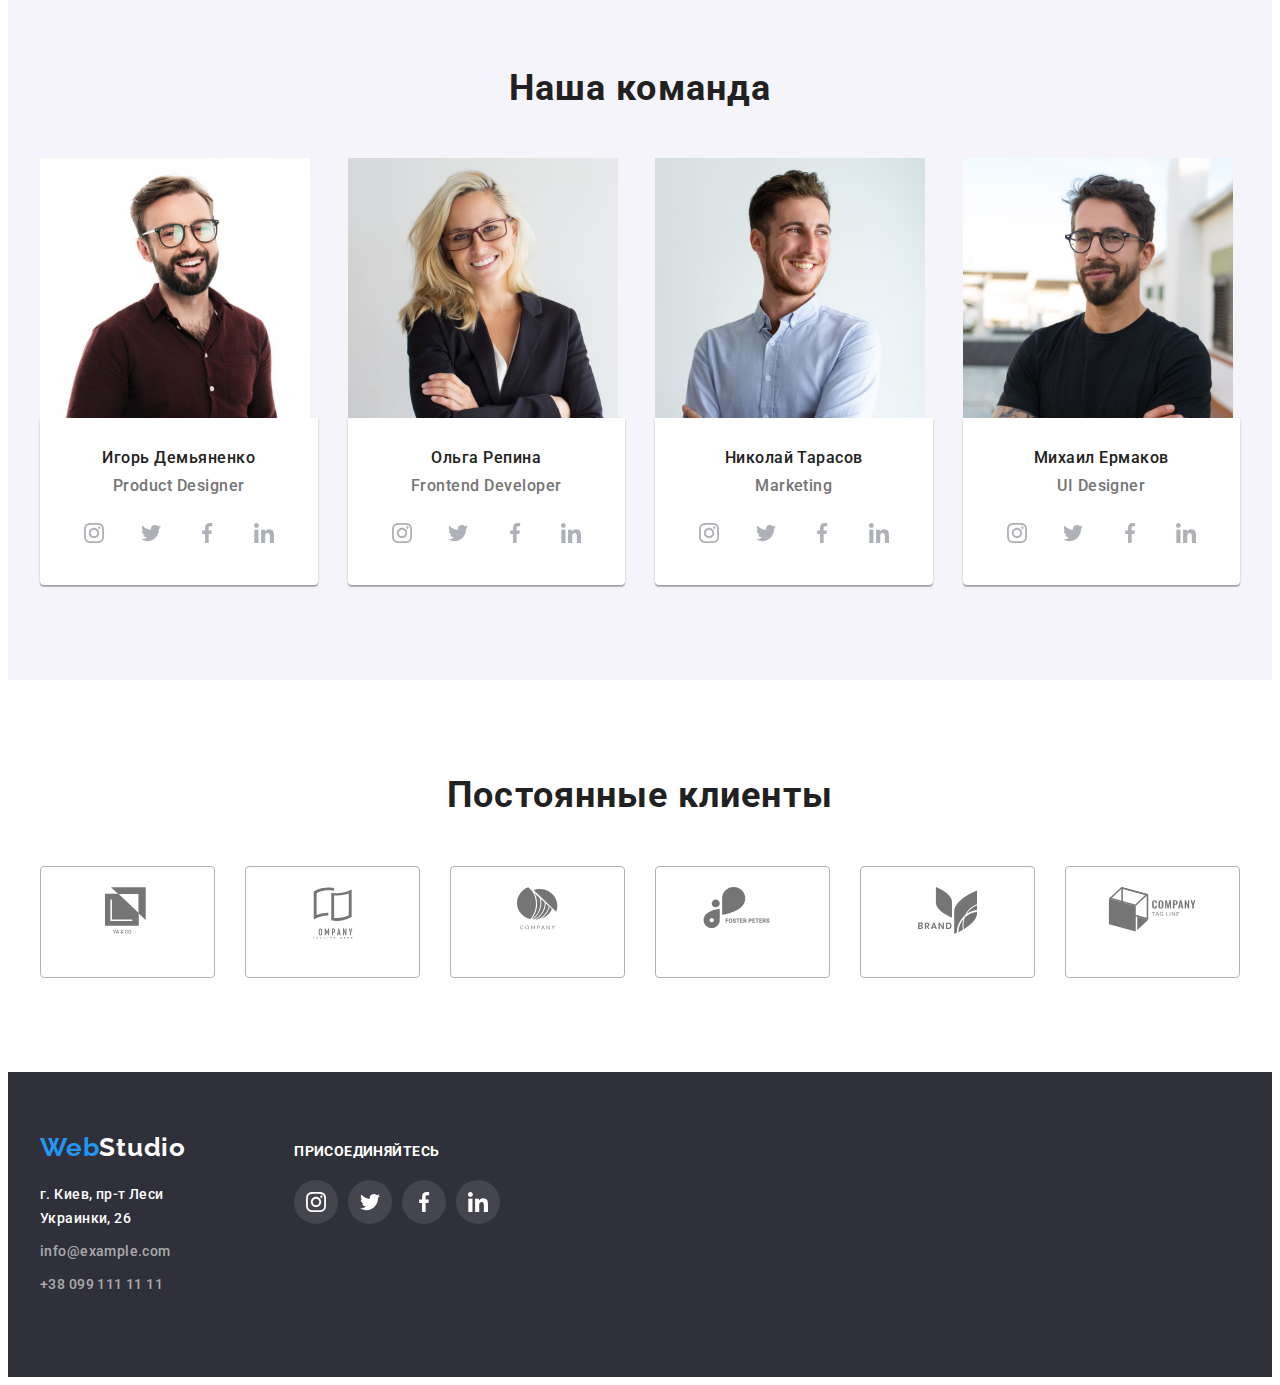
==== commit e828b4b9: "hw4-5" ====
--- a/index.html
+++ b/index.html
@@ -340,7 +340,7 @@
          <footer class="footer">
             <div class="footer-container container">
                 <div class="container-logo">
-                    <a class=" logo link" href="./index.html" lang="en">Web<span class="footer-logo">Studio</span></a>
+                    <a class="logo link" href="./index.html" lang="en">Web<span class="footer-logo">Studio</span></a>
                     <address class="address">
                     <ul class="footer-list list">
                         <li class="footer-list-item">
@@ -354,6 +354,7 @@
                             <a class="contact-info link" href="tel:+380991111111=">+38 099 111 11 11</a>
                         </li>
                     </ul>
+                </address>
                 </div>
                 <div class="footer-social container">
                 <b class="footer-social-title">присоединяйтесь</b>
@@ -388,7 +389,7 @@
                         </li>
                 </ul>
                 </div>
-                </address>
+                
             </div>
          </footer>
         </body>
--- a/css/styles.css
+++ b/css/styles.css
@@ -96,6 +96,8 @@
   line-height: 1.19;
   letter-spacing: 0.03em;
   color: var(--accent-color);
+  margin-bottom: 20px;
+  display: block;
 }
 
 .navigation-item:not(:last-child) {
@@ -423,11 +425,11 @@
   margin-bottom: 20px;
 }
 
-.footer-social {
+/*.footer-social {
   display: flex;
   align-items: center;
   justify-content: center;
-}
+}*/
 
 .footer-social-item:not(:last-child) {
   margin-right: 10px;
@@ -451,7 +453,7 @@
 .footer-social-list {
   display: flex;
   align-items: center;
-  justify-content: center;
+  /* justify-content: center;*/
 }
 
 .footer-icon {
@@ -469,6 +471,7 @@
 
 .container-logo {
   margin-bottom: 20px;
+  margin-right: 70px;
 }
 
 .contact-adress {
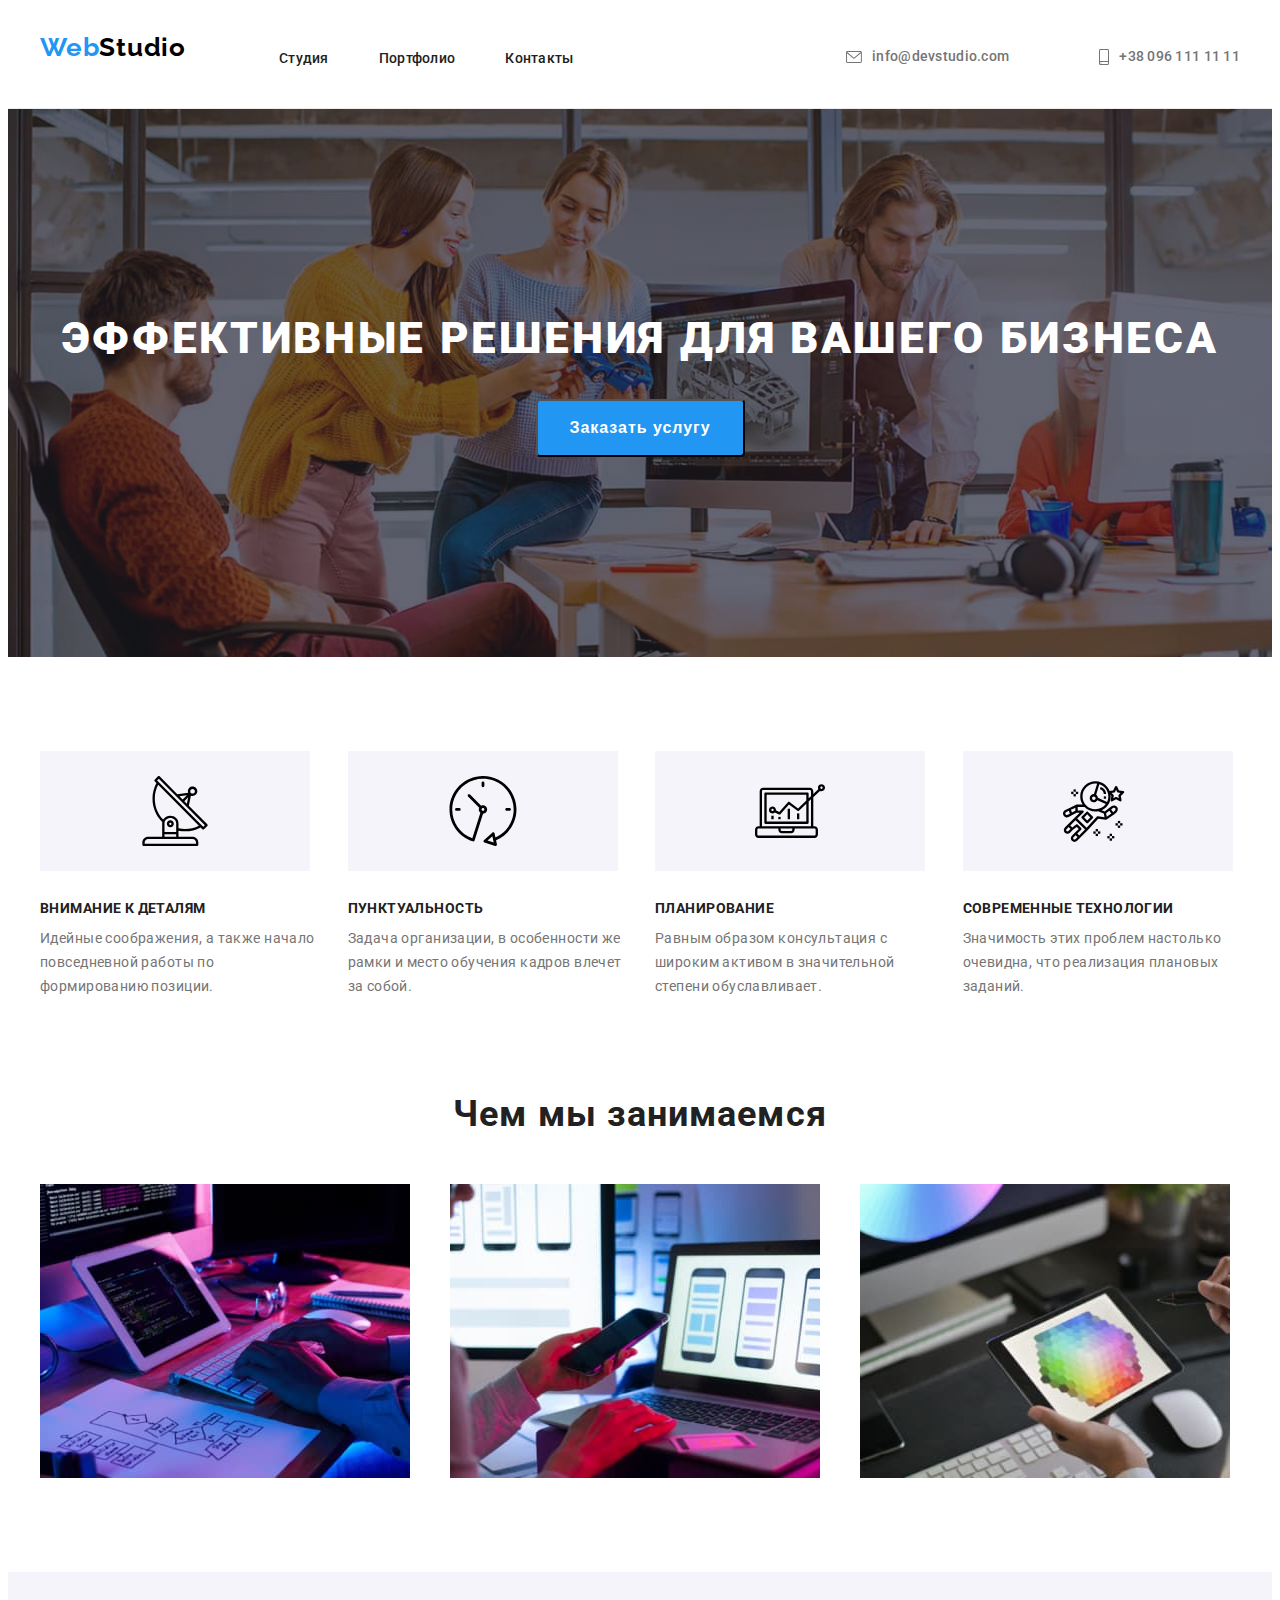
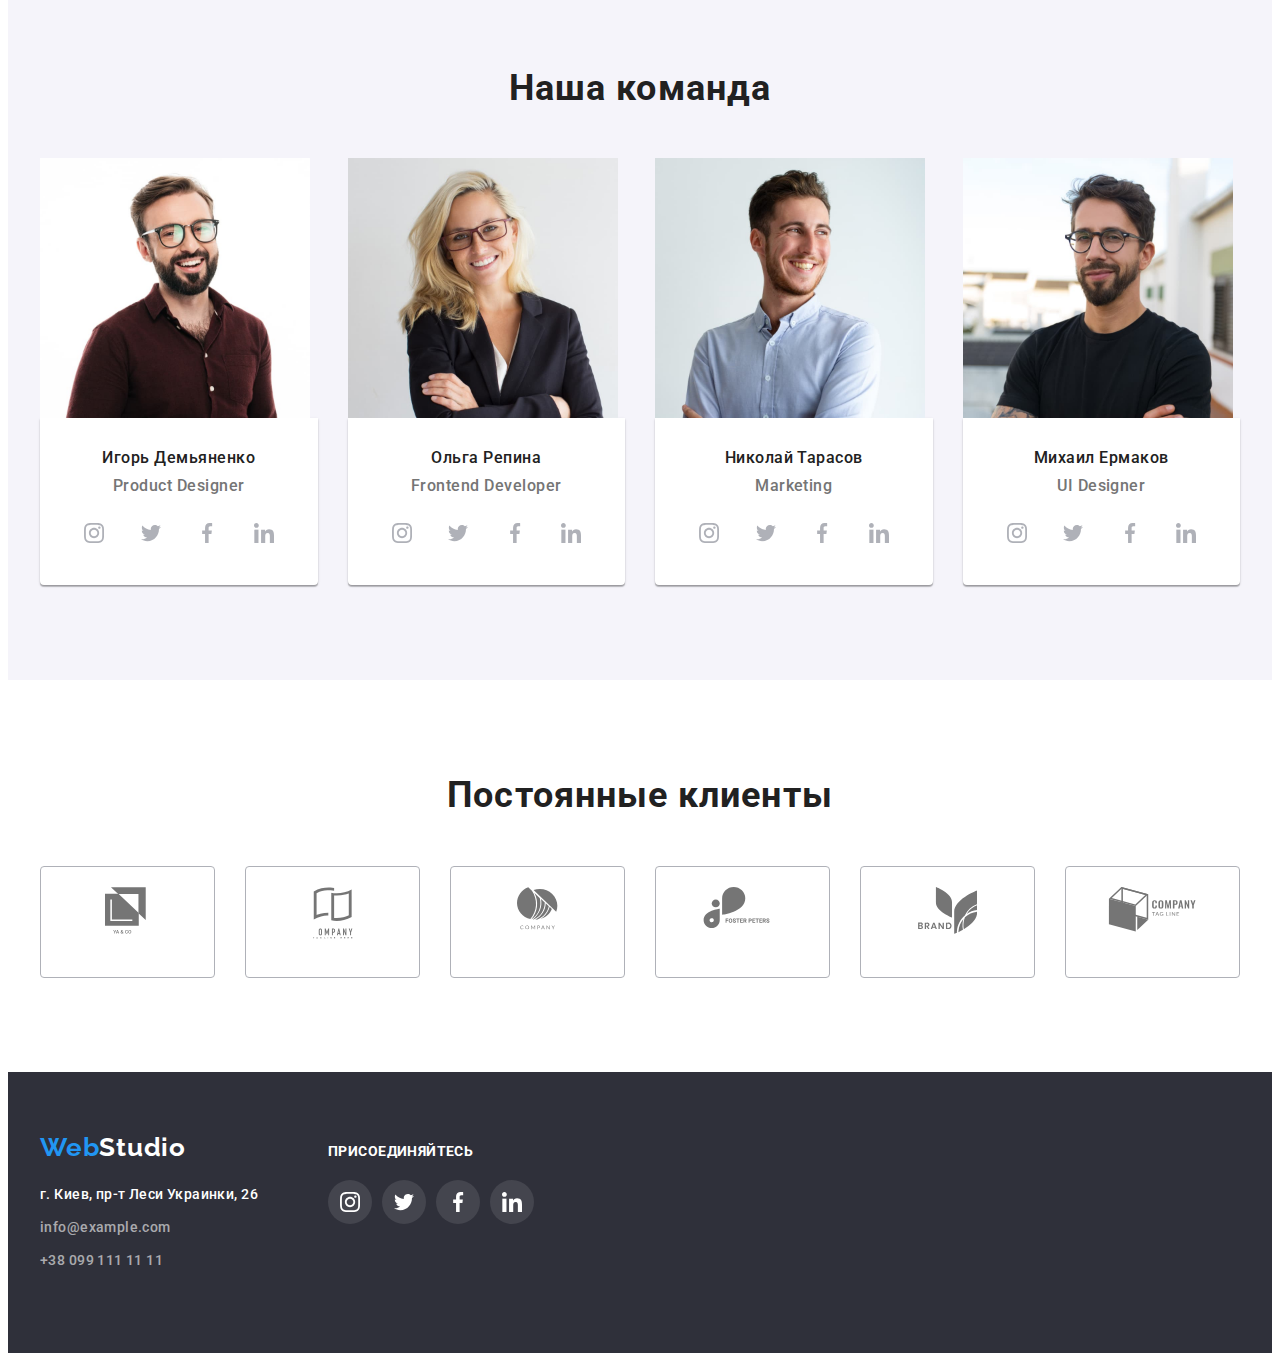
==== commit 7275c167: "hw4-6" ====
--- a/index.html
+++ b/index.html
@@ -342,21 +342,21 @@
                 <div class="container-logo">
                     <a class="logo link" href="./index.html" lang="en">Web<span class="footer-logo">Studio</span></a>
                     <address class="address">
-                    <ul class="footer-list list">
-                        <li class="footer-list-item">
-                            <a class="contact-adress link" href="https://goo.gl/maps/8bbEBqnTATMpC2DeA" target="_blank"
-                                rel="noopener noreferrer">г. Киев, пр-т Леси Украинки, 26</a>
-                        </li>
-                        <li class="footer-list-item">
-                            <a class="contact-info link" href="mailto:info@example.com">info@example.com</a>
-                        </li>
-                        <li class="footer-list-item">
-                            <a class="contact-info link" href="tel:+380991111111=">+38 099 111 11 11</a>
-                        </li>
-                    </ul>
-                </address>
-                </div>
-                <div class="footer-social container">
+                        <ul class="footer-list list">
+                            <li class="footer-list-item">
+                                <a class="contact-adress link" href="https://goo.gl/maps/8bbEBqnTATMpC2DeA" target="_blank"
+                                    rel="noopener noreferrer">г. Киев, пр-т Леси Украинки, 26</a>
+                            </li>
+                            <li class="footer-list-item">
+                                <a class="contact-info link" href="mailto:info@example.com">info@example.com</a>
+                            </li>
+                            <li class="footer-list-item">
+                                <a class="contact-info link" href="tel:+380991111111=">+38 099 111 11 11</a>
+                            </li>
+                        </ul>
+                    </address>
+                </div>
+                <div class="footer-social">
                 <b class="footer-social-title">присоединяйтесь</b>
                 <ul class="footer-social-list list">
                         <li class="footer-social-item">
@@ -389,8 +389,9 @@
                         </li>
                 </ul>
                 </div>
-                
             </div>
          </footer>
+
         </body>
+        
         </html>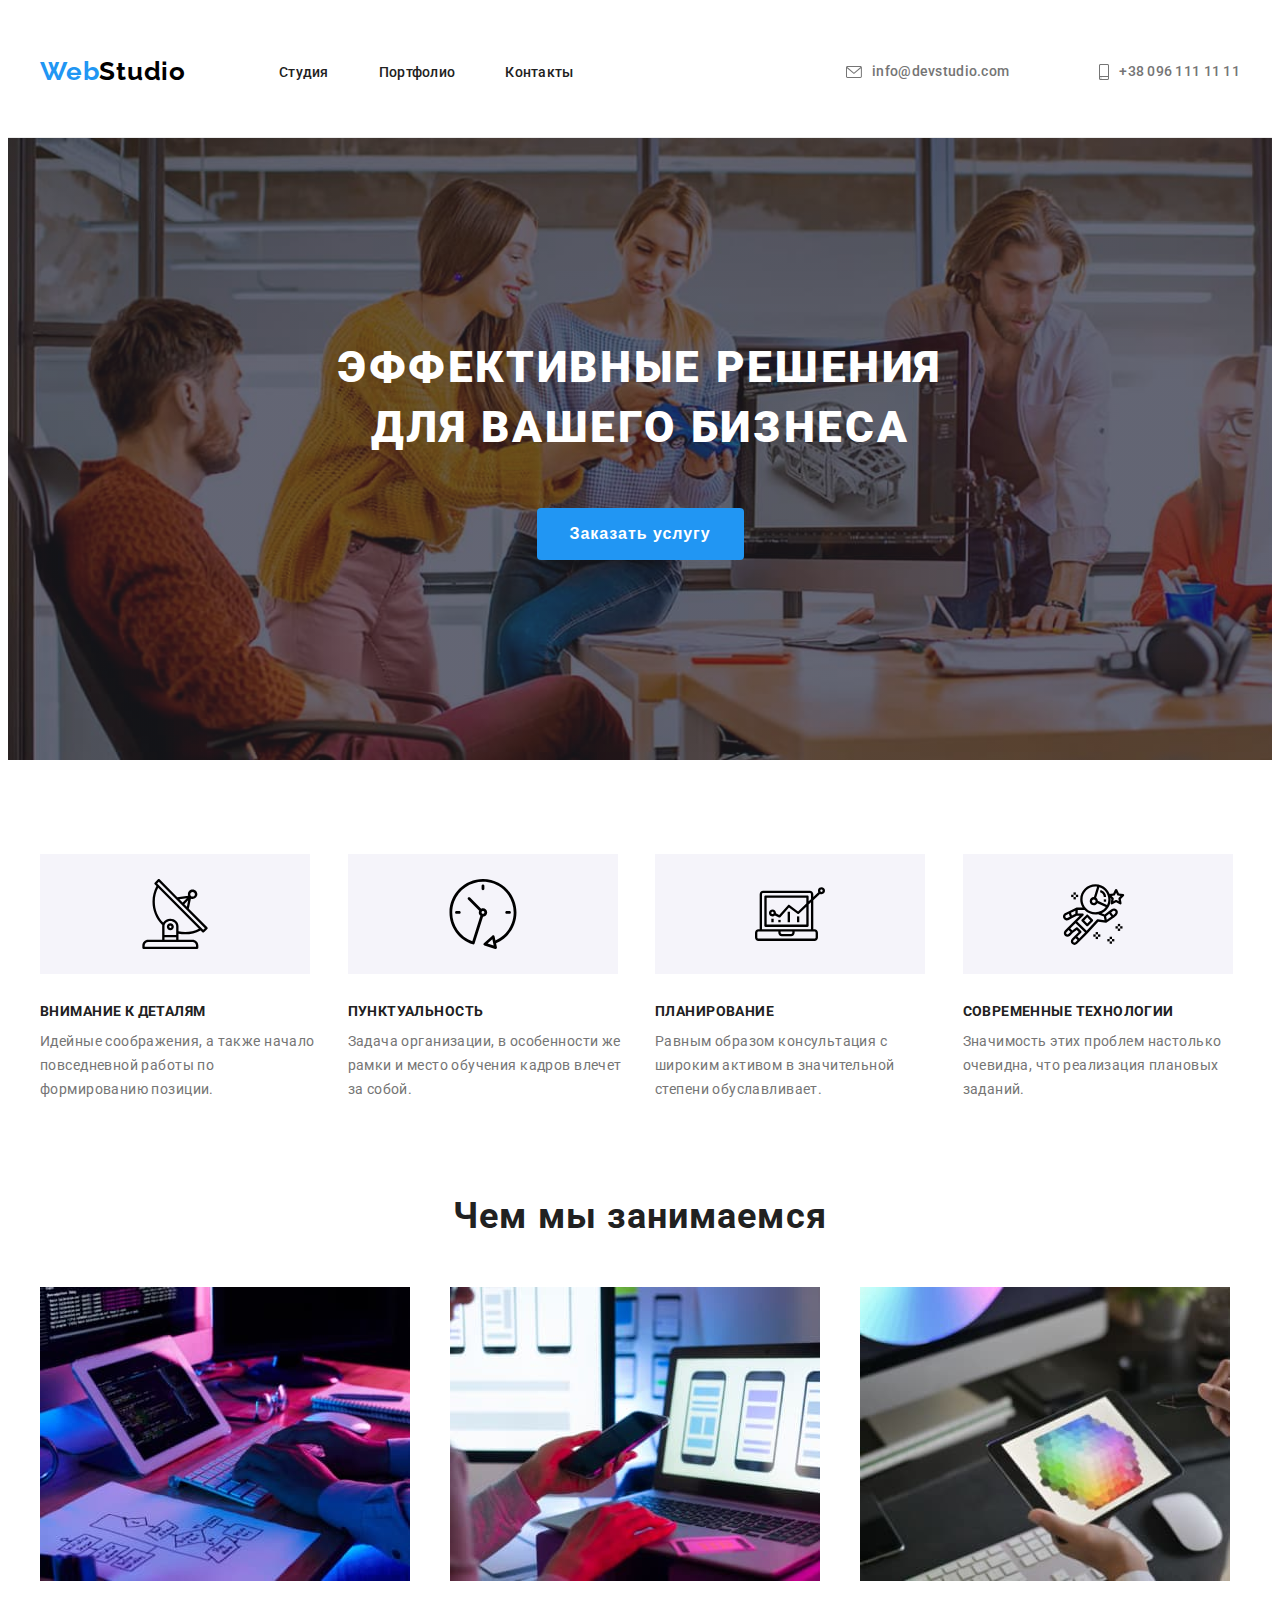
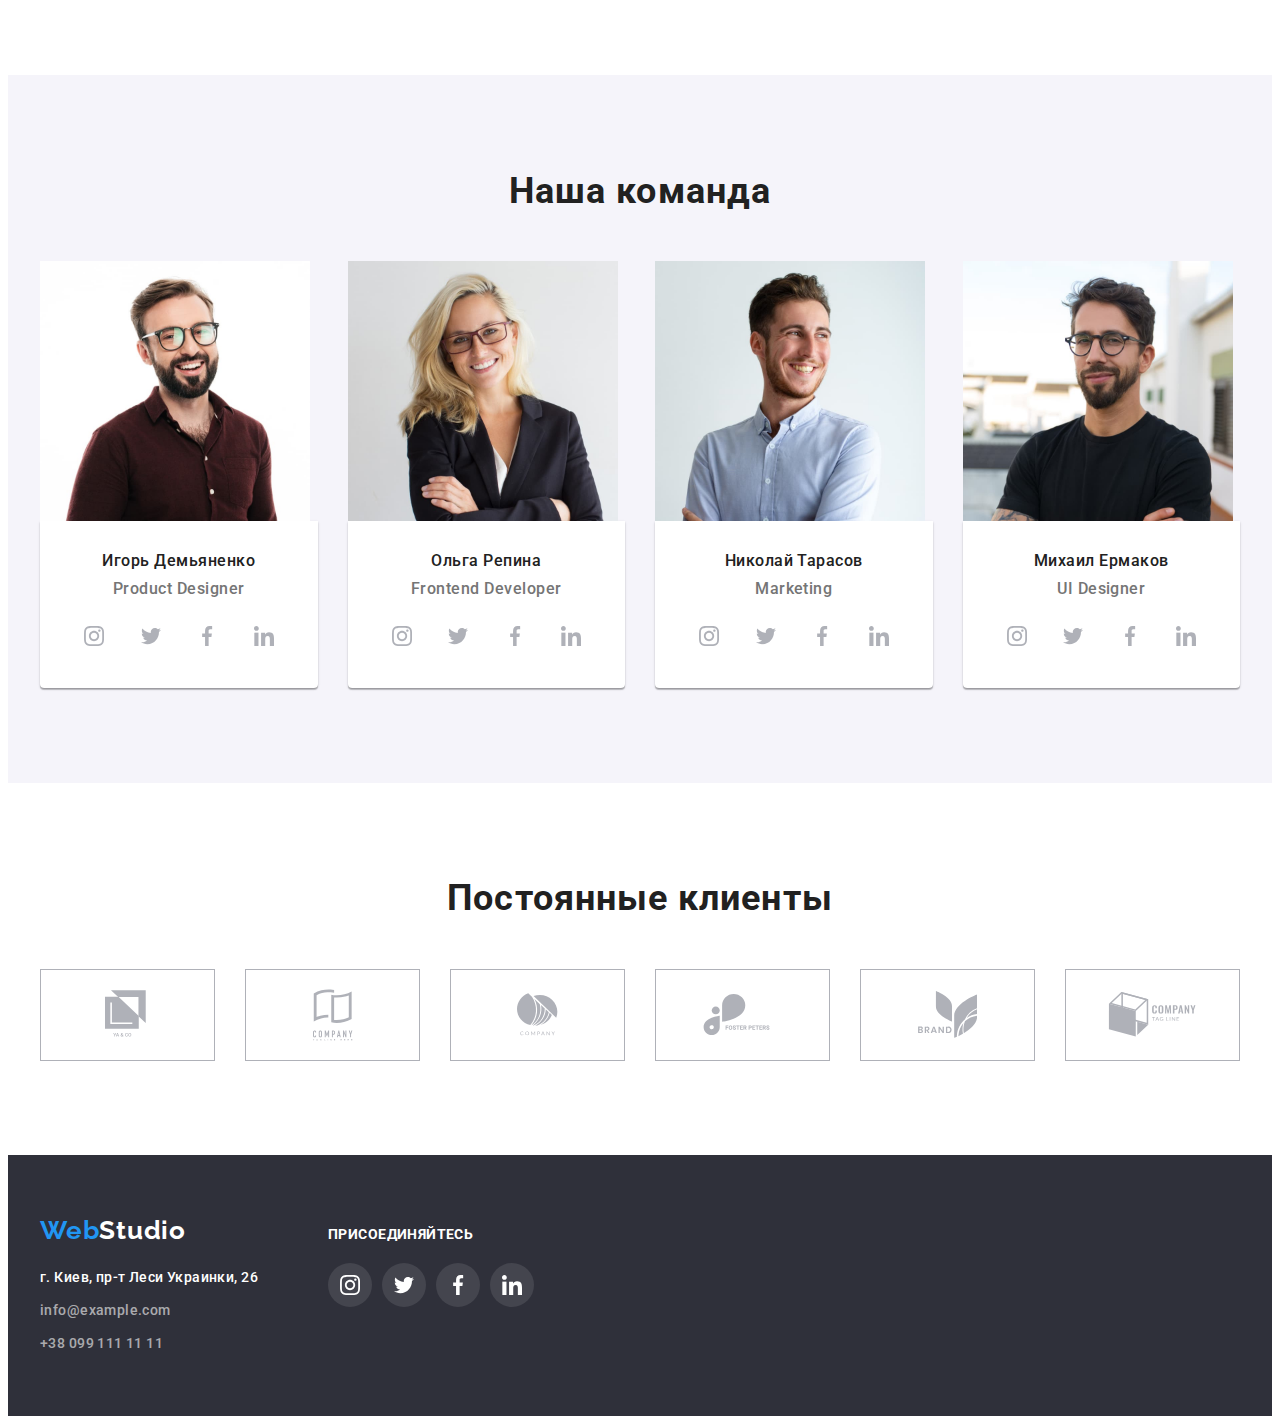
==== commit 00b6be7e: "hw4-7" ====
--- a/index.html
+++ b/index.html
@@ -52,7 +52,6 @@
          </header>
         
 
-
          <main>
             <!-- Hero-->
             <section class="hero">
--- a/css/styles.css
+++ b/css/styles.css
@@ -89,7 +89,7 @@
   margin-left: 93px;
 }
 
-.logo {
+.container-logo .logo {
   font-family: var(--secondary-font);
   font-weight: 700;
   font-size: 26px;
@@ -98,6 +98,17 @@
   color: var(--accent-color);
   margin-bottom: 20px;
   display: block;
+}
+
+.navigation .logo {
+  font-family: var(--secondary-font);
+  font-weight: 700;
+  font-size: 26px;
+  line-height: 1.19;
+  letter-spacing: 0.03em;
+  color: var(--accent-color);
+  margin-bottom: 25px;
+  margin-top: 24px;
 }
 
 .navigation-item:not(:last-child) {
@@ -209,6 +220,9 @@
   text-transform: uppercase;
   margin-bottom: 30px;
   color: var(--primary-white-color);
+  max-width: 696px;
+  margin: 0 auto;
+  margin-bottom: 50px;
 }
 
 .hero {
@@ -425,12 +439,6 @@
   margin-bottom: 20px;
 }
 
-/*.footer-social {
-  display: flex;
-  align-items: center;
-  justify-content: center;
-}*/
-
 .footer-social-item:not(:last-child) {
   margin-right: 10px;
 }
@@ -453,7 +461,6 @@
 .footer-social-list {
   display: flex;
   align-items: center;
-  /* justify-content: center;*/
 }
 
 .footer-icon {
@@ -470,7 +477,6 @@
 /*==========FOOTER END============*/
 
 .container-logo {
-  margin-bottom: 20px;
   margin-right: 70px;
 }
 
@@ -511,14 +517,16 @@
   flex-basis: calc(100% / 6 - 30px);
   height: 90px;
   border: 1px solid #afb1b8;
+}
+
+.client-link {
+  display: flex;
+  align-items: center;
+  justify-content: center;
   border-radius: 4px;
-  padding-top: 20px;
-}
-
-.client-link {
-  display: flex;
-  align-items: center;
-  justify-content: center;
+  /*border: 1px solid var(--icon-color);*/
+  width: 100%;
+  height: 100%;
 }
 
 .client-title {
@@ -530,8 +538,13 @@
   fill: var(--accent-color);
 }
 
+.client-link:hover,
+.client-link:focus {
+  border: 1px solid var(--accent-color);
+}
+
 .client-link-icon {
-  fill: var(--accent-text-color);
+  fill: var(--icon-color);
 }
 
 /*==========CLIENT END============*/
@@ -550,8 +563,8 @@
 /*==========FILTER PROJECT============*/
 .modal-button {
   min-width: 200px;
-  padding-top: 12px;
-  padding-bottom: 12px;
+  padding-top: 10px;
+  padding-bottom: 10px;
   padding-left: 32px;
   padding-right: 32px;
   font-weight: 700;
@@ -566,6 +579,7 @@
   background-color: var(--accent-color);
   border-radius: 4px;
   margin: auto;
+  border: 1px solid transparent;
 }
 
 .filter-services {
